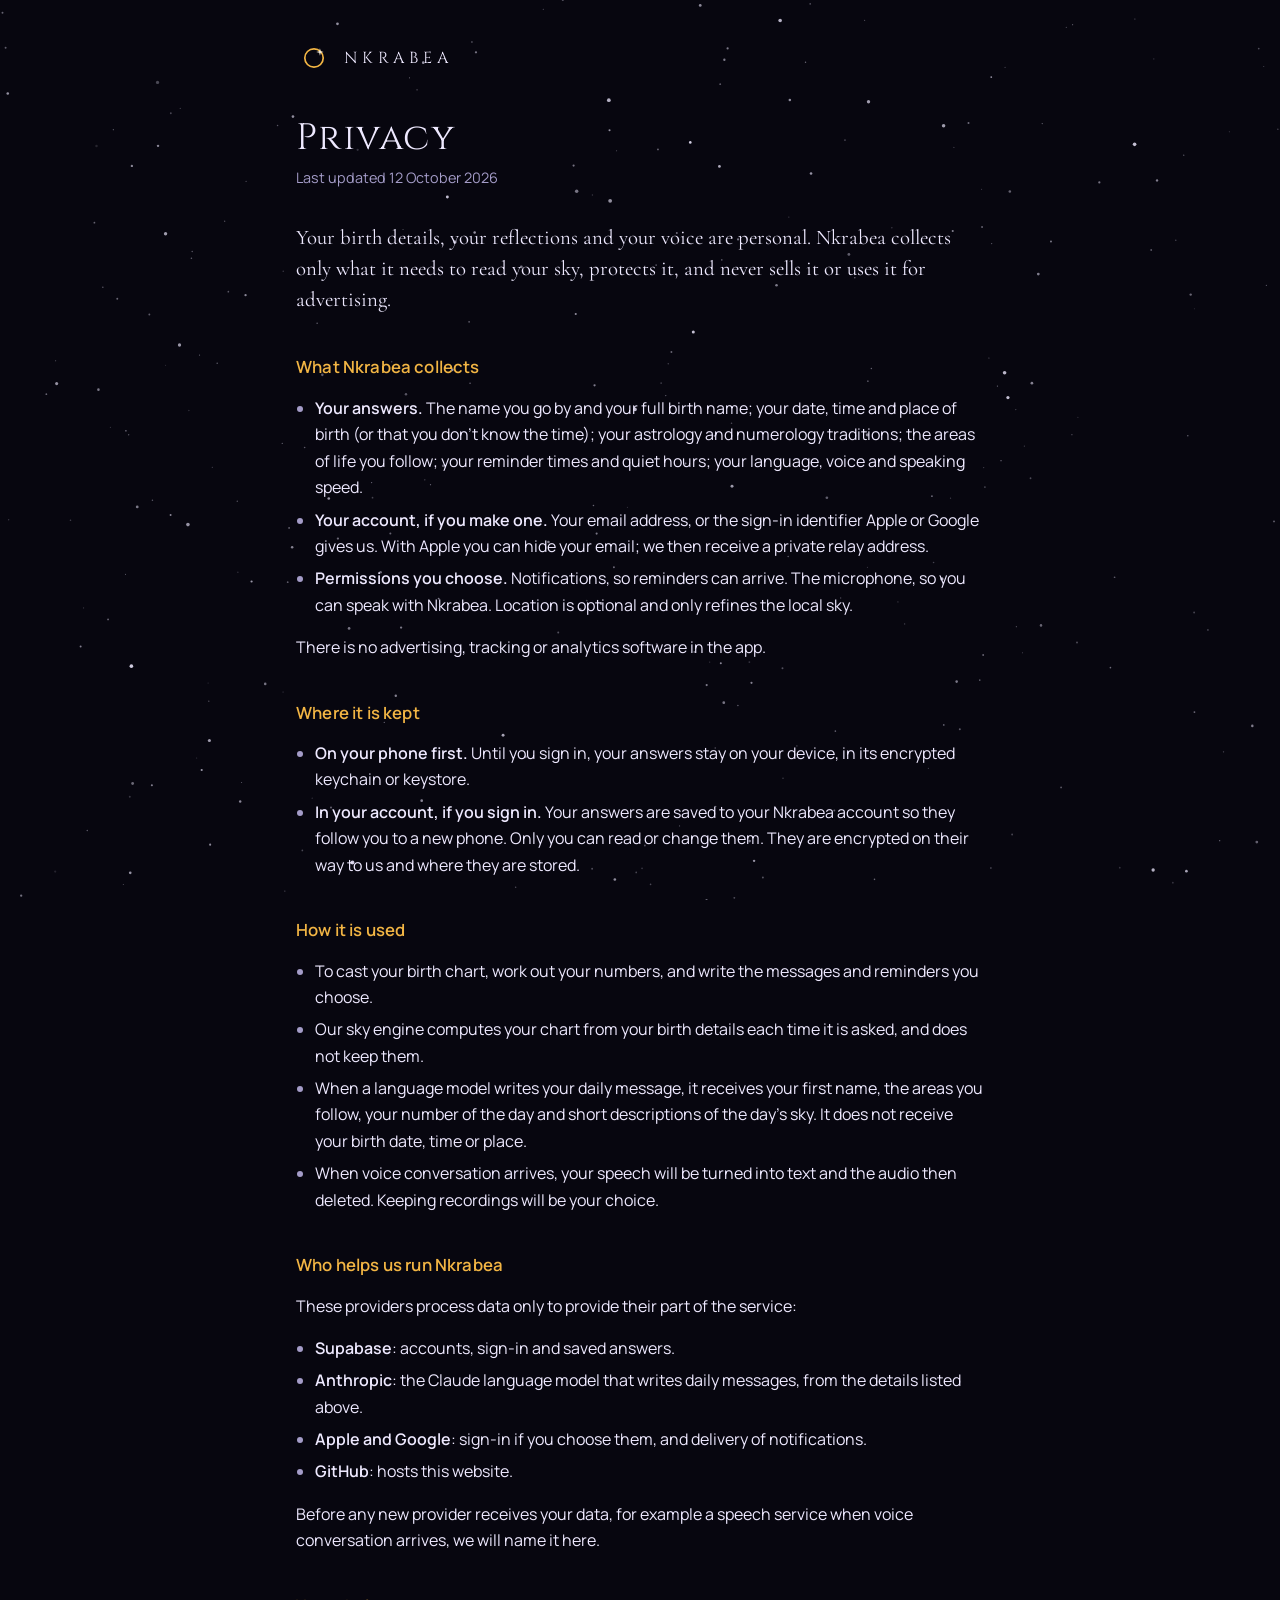
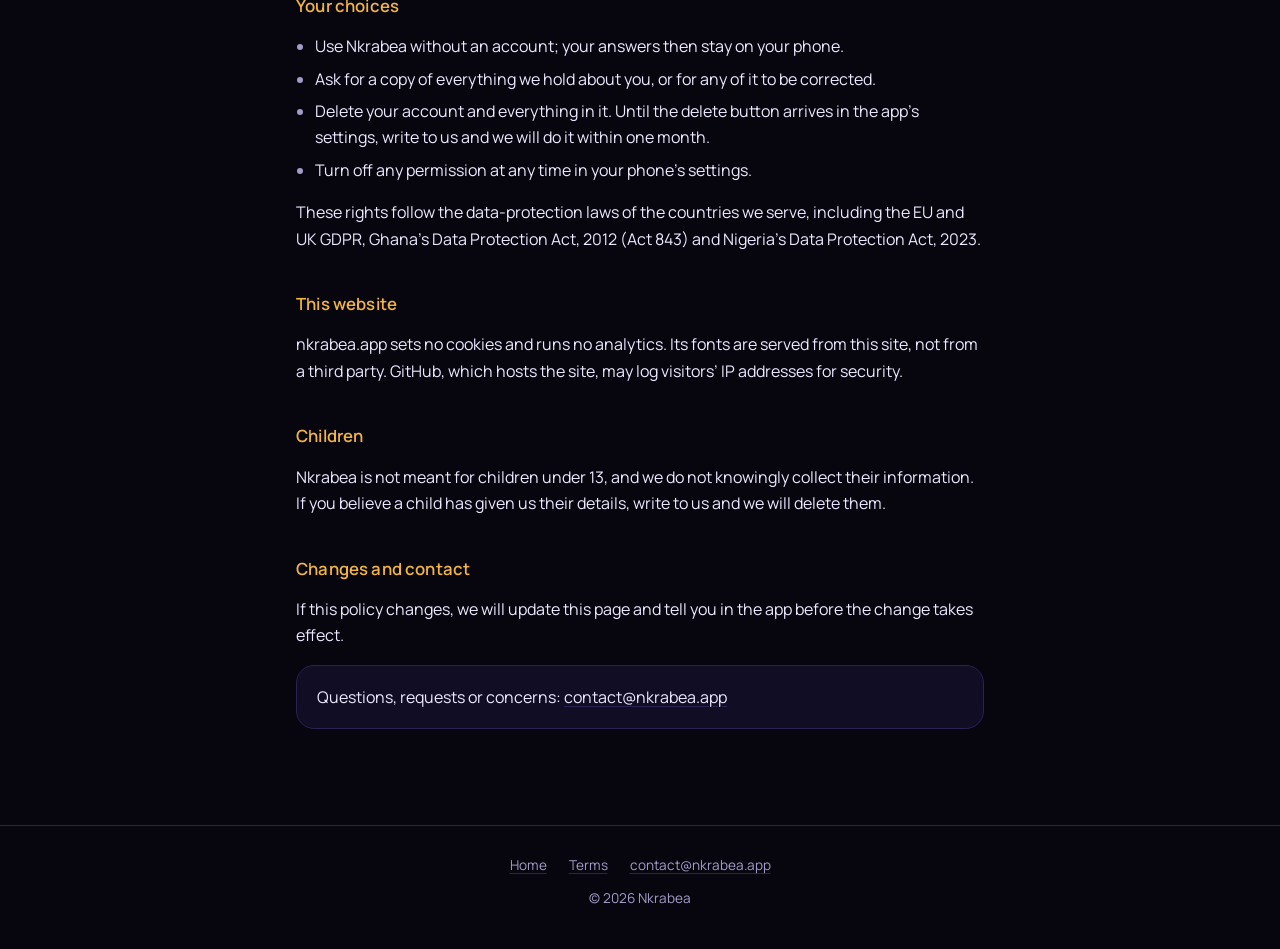
==== privacy/index.html @ 8624b6ef "Site: contact address is contact@nkrabea.app Co-Authored-By: Claude Opus 5.5 <noreply@anthropic.com>" ====
<!doctype html>
<html lang="en">
<head>
  <meta charset="utf-8">
  <meta name="viewport" content="width=device-width, initial-scale=1, viewport-fit=cover">
  <title>Privacy · Nkrabea</title>
  <meta name="description" content="What Nkrabea collects, why, who helps us run it, and the choices you have.">
  <meta name="theme-color" content="#07060F">
  <link rel="canonical" href="https://nkrabea.app/privacy/">
  <link rel="icon" href="/favicon.svg" type="image/svg+xml">
  <link rel="apple-touch-icon" href="/apple-touch-icon.png">
  <link rel="stylesheet" href="/styles.css">
</head>
<body>
  <div class="sky" aria-hidden="true"></div>

  <div class="page">
    <main class="doc">
      <a class="doc-head" href="/" aria-label="Nkrabea home">
        <svg viewBox="0 0 512 512" aria-hidden="true"><circle cx="256" cy="256" r="131" fill="none" stroke="#F2B544" stroke-width="24"/><path fill="#FBF1DC" d="M340.5 119.0 L351.0 161.0 L393.0 171.5 L351.0 182.0 L340.5 224.0 L330.0 182.0 L288.0 171.5 L330.0 161.0 Z"/></svg>
        <span>NKRABEA</span>
      </a>

      <h1>Privacy</h1>
      <p class="updated">Last updated 12 October 2026</p>

      <p class="lede">Your birth details, your reflections and your voice are personal. Nkrabea collects only what it needs to read your sky, protects it, and never sells it or uses it for advertising.</p>

      <h2>What Nkrabea collects</h2>
      <ul>
        <li><strong>Your answers.</strong> The name you go by and your full birth name; your date, time and place of birth (or that you don’t know the time); your astrology and numerology traditions; the areas of life you follow; your reminder times and quiet hours; your language, voice and speaking speed.</li>
        <li><strong>Your account, if you make one.</strong> Your email address, or the sign-in identifier Apple or Google gives us. With Apple you can hide your email; we then receive a private relay address.</li>
        <li><strong>Permissions you choose.</strong> Notifications, so reminders can arrive. The microphone, so you can speak with Nkrabea. Location is optional and only refines the local sky.</li>
      </ul>
      <p>There is no advertising, tracking or analytics software in the app.</p>

      <h2>Where it is kept</h2>
      <ul>
        <li><strong>On your phone first.</strong> Until you sign in, your answers stay on your device, in its encrypted keychain or keystore.</li>
        <li><strong>In your account, if you sign in.</strong> Your answers are saved to your Nkrabea account so they follow you to a new phone. Only you can read or change them. They are encrypted on their way to us and where they are stored.</li>
      </ul>

      <h2>How it is used</h2>
      <ul>
        <li>To cast your birth chart, work out your numbers, and write the messages and reminders you choose.</li>
        <li>Our sky engine computes your chart from your birth details each time it is asked, and does not keep them.</li>
        <li>When a language model writes your daily message, it receives your first name, the areas you follow, your number of the day and short descriptions of the day’s sky. It does not receive your birth date, time or place.</li>
        <li>When voice conversation arrives, your speech will be turned into text and the audio then deleted. Keeping recordings will be your choice.</li>
      </ul>

      <h2>Who helps us run Nkrabea</h2>
      <p>These providers process data only to provide their part of the service:</p>
      <ul>
        <li><strong>Supabase</strong>: accounts, sign-in and saved answers.</li>
        <li><strong>Anthropic</strong>: the Claude language model that writes daily messages, from the details listed above.</li>
        <li><strong>Apple and Google</strong>: sign-in if you choose them, and delivery of notifications.</li>
        <li><strong>GitHub</strong>: hosts this website.</li>
      </ul>
      <p>Before any new provider receives your data, for example a speech service when voice conversation arrives, we will name it here.</p>

      <h2>Your choices</h2>
      <ul>
        <li>Use Nkrabea without an account; your answers then stay on your phone.</li>
        <li>Ask for a copy of everything we hold about you, or for any of it to be corrected.</li>
        <li>Delete your account and everything in it. Until the delete button arrives in the app’s settings, write to us and we will do it within one month.</li>
        <li>Turn off any permission at any time in your phone’s settings.</li>
      </ul>
      <p>These rights follow the data-protection laws of the countries we serve, including the EU and UK GDPR, Ghana’s Data Protection Act, 2012 (Act 843) and Nigeria’s Data Protection Act, 2023.</p>

      <h2>This website</h2>
      <p>nkrabea.app sets no cookies and runs no analytics. Its fonts are served from this site, not from a third party. GitHub, which hosts the site, may log visitors’ IP addresses for security.</p>

      <h2>Children</h2>
      <p>Nkrabea is not meant for children under 13, and we do not knowingly collect their information. If you believe a child has given us their details, write to us and we will delete them.</p>

      <h2>Changes and contact</h2>
      <p>If this policy changes, we will update this page and tell you in the app before the change takes effect.</p>
      <p class="card">Questions, requests or concerns: <a href="mailto:contact@nkrabea.app">contact@nkrabea.app</a></p>
    </main>

    <footer>
      <nav aria-label="Legal">
        <a href="/">Home</a>
        <a href="/terms/">Terms</a>
        <a href="mailto:contact@nkrabea.app">contact@nkrabea.app</a>
      </nav>
      <p>© 2026 Nkrabea</p>
    </footer>
  </div>

  <script src="/sky.js" defer></script>
</body>
</html>
---- styles.css ----
/* Gold in the Void: the tokens in apps/mobile/src/theme/tokens.ts. */

@font-face { font-family: 'Cinzel'; src: url('/fonts/cinzel-400.woff') format('woff'); font-weight: 400; font-display: swap; }
@font-face { font-family: 'Cinzel'; src: url('/fonts/cinzel-600.woff') format('woff'); font-weight: 600; font-display: swap; }
@font-face { font-family: 'Cormorant Garamond'; src: url('/fonts/cormorant-400.woff') format('woff'); font-weight: 400; font-display: swap; }
@font-face { font-family: 'Cormorant Garamond'; src: url('/fonts/cormorant-400-italic.woff') format('woff'); font-weight: 400; font-style: italic; font-display: swap; }
@font-face { font-family: 'Cormorant Garamond'; src: url('/fonts/cormorant-500-italic.woff') format('woff'); font-weight: 500; font-style: italic; font-display: swap; }
@font-face { font-family: 'Manrope'; src: url('/fonts/manrope-400.woff') format('woff'); font-weight: 400; font-display: swap; }
@font-face { font-family: 'Manrope'; src: url('/fonts/manrope-600.woff') format('woff'); font-weight: 600; font-display: swap; }

:root {
  --void: #07060f;
  --nebula: #15112e;
  --veil: #2a2352;
  --starlight: #eee9ff;
  --mist: #a49cc8;
  --gold: #f2b544;
  --gold-glow: rgba(242, 181, 68, 0.35);
  --sunstar: #fbf1dc;
  --violet: #7b5cff;

  --title: 'Cinzel', 'Times New Roman', serif;
  --oracle: 'Cormorant Garamond', Georgia, serif;
  --ui: 'Manrope', system-ui, -apple-system, 'Segoe UI', sans-serif;

  --breath: 5s;
  color-scheme: dark;
}

*, *::before, *::after { box-sizing: border-box; }

html { background: var(--void); }

body {
  margin: 0;
  min-height: 100vh;
  background: var(--void);
  color: var(--starlight);
  font: 400 1rem/1.65 var(--ui);
  -webkit-font-smoothing: antialiased;
  overflow-x: hidden;
}

a { color: var(--starlight); text-decoration-color: var(--veil); text-underline-offset: 3px; }
a:hover { text-decoration-color: var(--mist); }
a:focus-visible { outline: 2px solid var(--violet); outline-offset: 3px; border-radius: 2px; }

/* The sky behind every page, drawn on one canvas by sky.js. */
.sky { position: fixed; inset: 0; z-index: 0; pointer-events: none; overflow: hidden; }
.sky canvas { position: absolute; inset: 0; width: 100%; height: 100%; }

.page { position: relative; z-index: 1; }

/* ——— Landing ——— */

.hero {
  min-height: 100vh;
  min-height: 100svh;
  display: flex;
  flex-direction: column;
  align-items: center;
  justify-content: center;
  text-align: center;
  padding: 72px 16px 56px;
  gap: 18px;
}

.mark {
  width: min(42vw, 196px);
  aspect-ratio: 1;
  position: relative;
  margin-bottom: 12px;
}
.mark-glow { position: absolute; inset: -45%; pointer-events: none; transition: opacity 1.6s ease; }
.mark-glow::before {
  content: '';
  position: absolute;
  inset: 0;
  background: radial-gradient(circle, rgba(242, 181, 68, 0.2) 0%, rgba(242, 181, 68, 0.06) 45%, transparent 70%);
  animation: glow var(--breath) ease-in-out infinite alternate;
}
.mark svg { position: relative; width: 100%; height: 100%; animation: breathe var(--breath) ease-in-out infinite alternate; }
@keyframes breathe { from { transform: scale(1); } to { transform: scale(1.04); } }
@keyframes glow { from { opacity: 0.55; } to { opacity: 1; } }

/*
 * The homepage intro (sky.js): shooting stars link constellations, the last one lands on the
 * mark's guiding star and the mark draws itself; then the words arrive. `intro` is set before
 * first paint; `drawing` once sky.js has the mark; `formed` when it is whole (or after 9 s,
 * so the words never stay hidden).
 */
.intro:not(.drawing):not(.formed) .mark svg { opacity: 0; }
.intro:not(.formed) .mark svg { animation: none; }
.intro:not(.formed) .mark-glow { opacity: 0; }
.intro .hero > :not(.mark) { transition: opacity 1.2s ease, transform 1.2s ease; }
.intro:not(.formed) .hero > :not(.mark) { opacity: 0; transform: translateY(10px); }
.intro .hero > .proverb { transition-delay: 0.25s; }
.intro .hero > .meaning { transition-delay: 0.4s; }
.intro .hero > .tagline { transition-delay: 0.8s; }
.intro .hero > .soon { transition-delay: 1.1s; }

.wordmark {
  margin: 0;
  font: 400 clamp(2.2rem, 9vw, 3.6rem) / 1.1 var(--title);
  letter-spacing: 0.32em;
  padding-left: 0.32em; /* letter-spacing trails the last letter; keep the word centred */
}

.proverb {
  margin: 0;
  font: italic 500 clamp(1.35rem, 5vw, 1.75rem) / 1.3 var(--oracle);
  color: var(--gold);
}
.meaning { margin: -8px 0 0; color: var(--mist); font-size: 0.95rem; }

.tagline {
  margin: 28px 0 0;
  max-width: 32ch;
  text-wrap: balance;
  font: 400 clamp(1.3rem, 4.6vw, 1.6rem) / 1.4 var(--oracle);
}

.soon {
  margin-top: 18px;
  display: inline-flex;
  align-items: center;
  gap: 10px;
  padding: 10px 20px;
  border: 1px solid var(--veil);
  border-radius: 999px;
  background: rgba(21, 17, 46, 0.7);
  color: var(--mist);
  font-size: 0.9rem;
  letter-spacing: 0.02em;
}
.soon .dot { width: 7px; height: 7px; border-radius: 50%; background: var(--gold); box-shadow: 0 0 10px var(--gold-glow); animation: glow var(--breath) ease-in-out infinite alternate; }

.pillars {
  max-width: 980px;
  margin: 0 auto;
  padding: 24px 16px 88px;
  display: grid;
  grid-template-columns: repeat(auto-fit, minmax(240px, 1fr));
  gap: 16px;
}
.pillar {
  padding: 28px 24px;
  border: 1px solid var(--veil);
  border-radius: 24px;
  background: rgba(21, 17, 46, 0.72);
}
.pillar h2 {
  margin: 14px 0 8px;
  font: 400 1.05rem/1.3 var(--title);
  letter-spacing: 0.08em;
}
.pillar p { margin: 0; color: var(--mist); }
.pillar svg { display: block; }

.closing {
  max-width: 640px;
  margin: 0 auto;
  padding: 0 16px 96px;
  text-align: center;
}
.closing p { margin: 0; font: italic 400 clamp(1.25rem, 4.4vw, 1.5rem) / 1.45 var(--oracle); color: var(--starlight); text-wrap: balance; }

footer {
  border-top: 1px solid var(--veil);
  padding: 28px 16px 40px;
  text-align: center;
  color: var(--mist);
  font-size: 0.85rem;
}
footer nav { display: flex; flex-wrap: wrap; justify-content: center; gap: 8px 22px; margin-bottom: 10px; }
footer a { color: var(--mist); }
footer p { margin: 0; }

/* ——— Policy pages ——— */

.doc {
  max-width: 720px;
  margin: 0 auto;
  padding: 40px 16px 80px;
}
.doc-head { display: flex; align-items: center; gap: 12px; margin-bottom: 40px; text-decoration: none; }
.doc-head svg { width: 36px; height: 36px; }
.doc-head span { font: 400 1rem/1 var(--title); letter-spacing: 0.3em; color: var(--starlight); }
.doc h1 { margin: 0 0 6px; font: 400 clamp(1.7rem, 6vw, 2.3rem) / 1.2 var(--title); letter-spacing: 0.04em; }
.doc .updated { margin: 0 0 32px; color: var(--mist); font-size: 0.9rem; }
.doc .lede { font: 400 1.3rem/1.5 var(--oracle); margin: 0 0 32px; }
.doc h2 { margin: 40px 0 10px; font: 600 1.05rem/1.4 var(--ui); color: var(--gold); letter-spacing: 0.01em; }
.doc p, .doc li { color: var(--starlight); }
.doc ul { padding-left: 1.2em; }
.doc li { margin: 6px 0; }
.doc li::marker { color: var(--mist); }
.doc .card {
  padding: 18px 20px;
  border: 1px solid var(--veil);
  border-radius: 18px;
  background: rgba(21, 17, 46, 0.72);
}
.doc strong { font-weight: 600; }

@media (prefers-reduced-motion: reduce) {
  .mark svg, .mark-glow::before, .soon .dot { animation: none; }
}
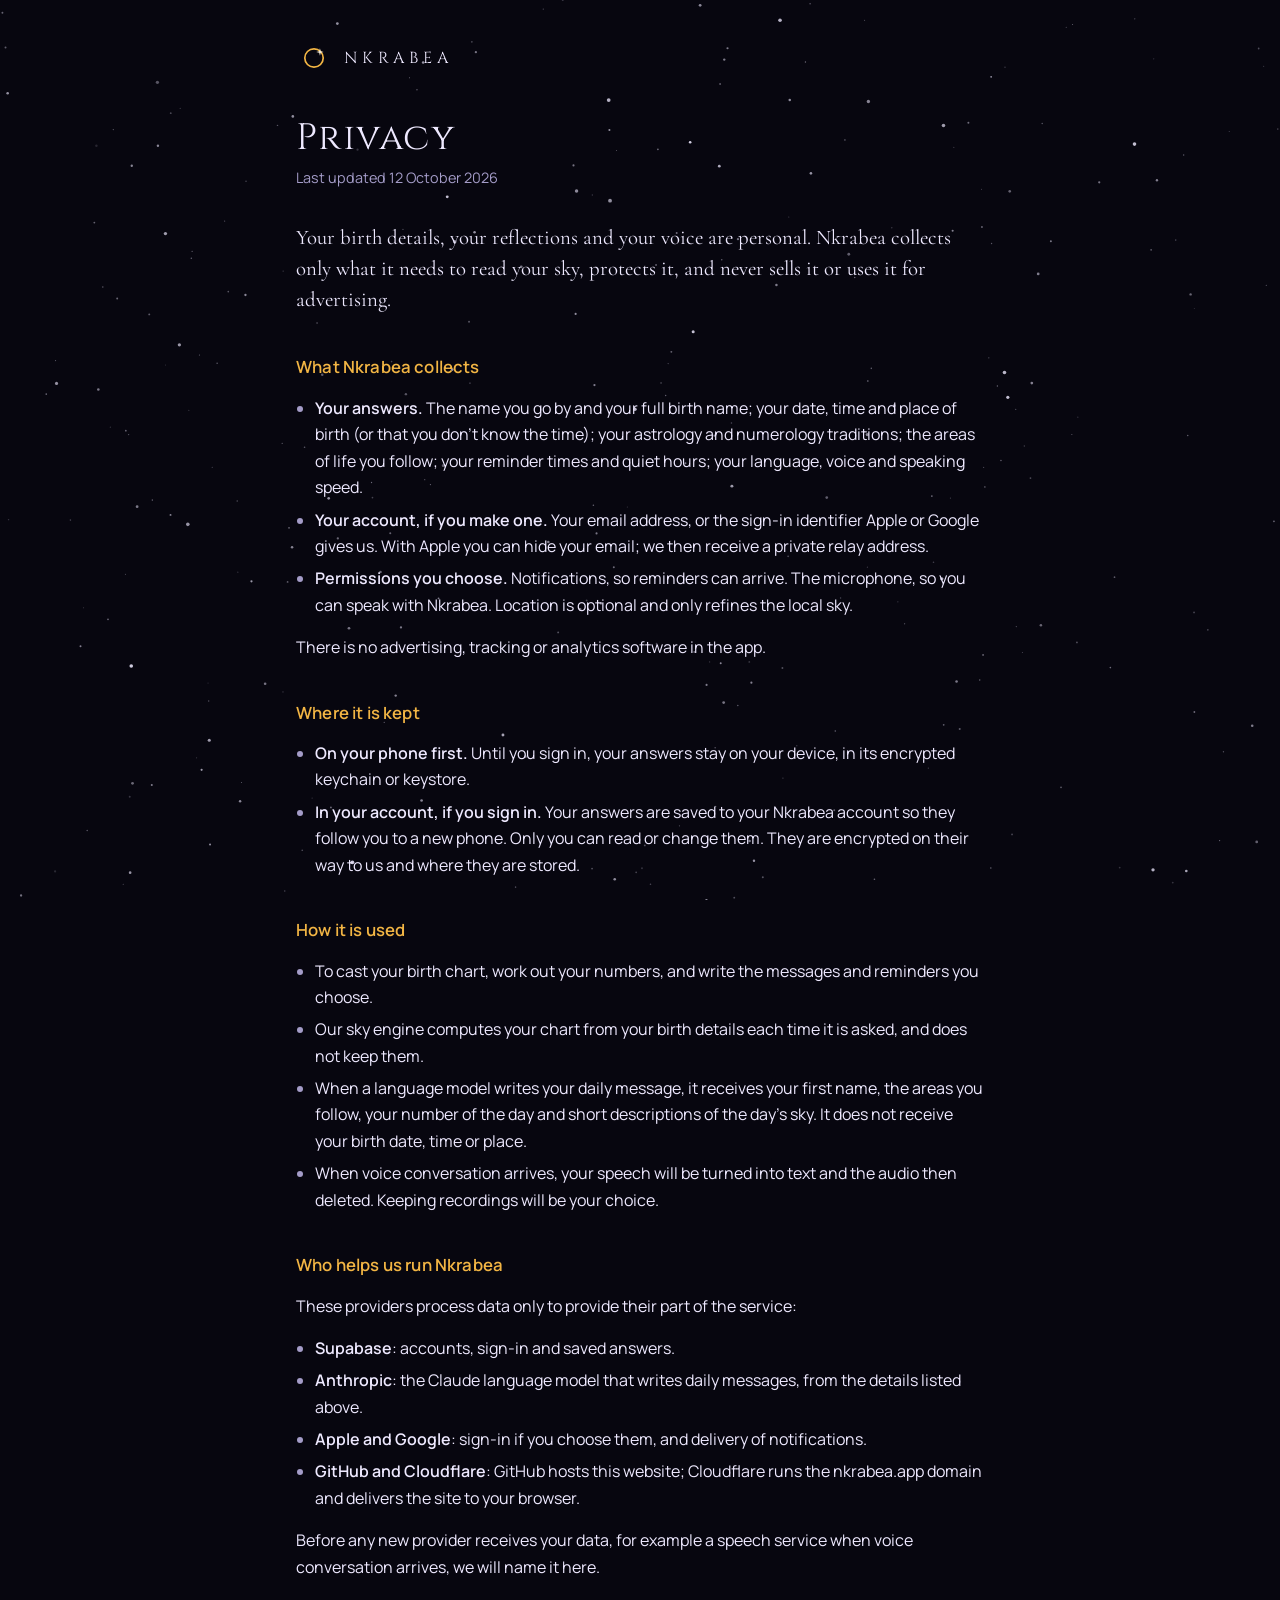
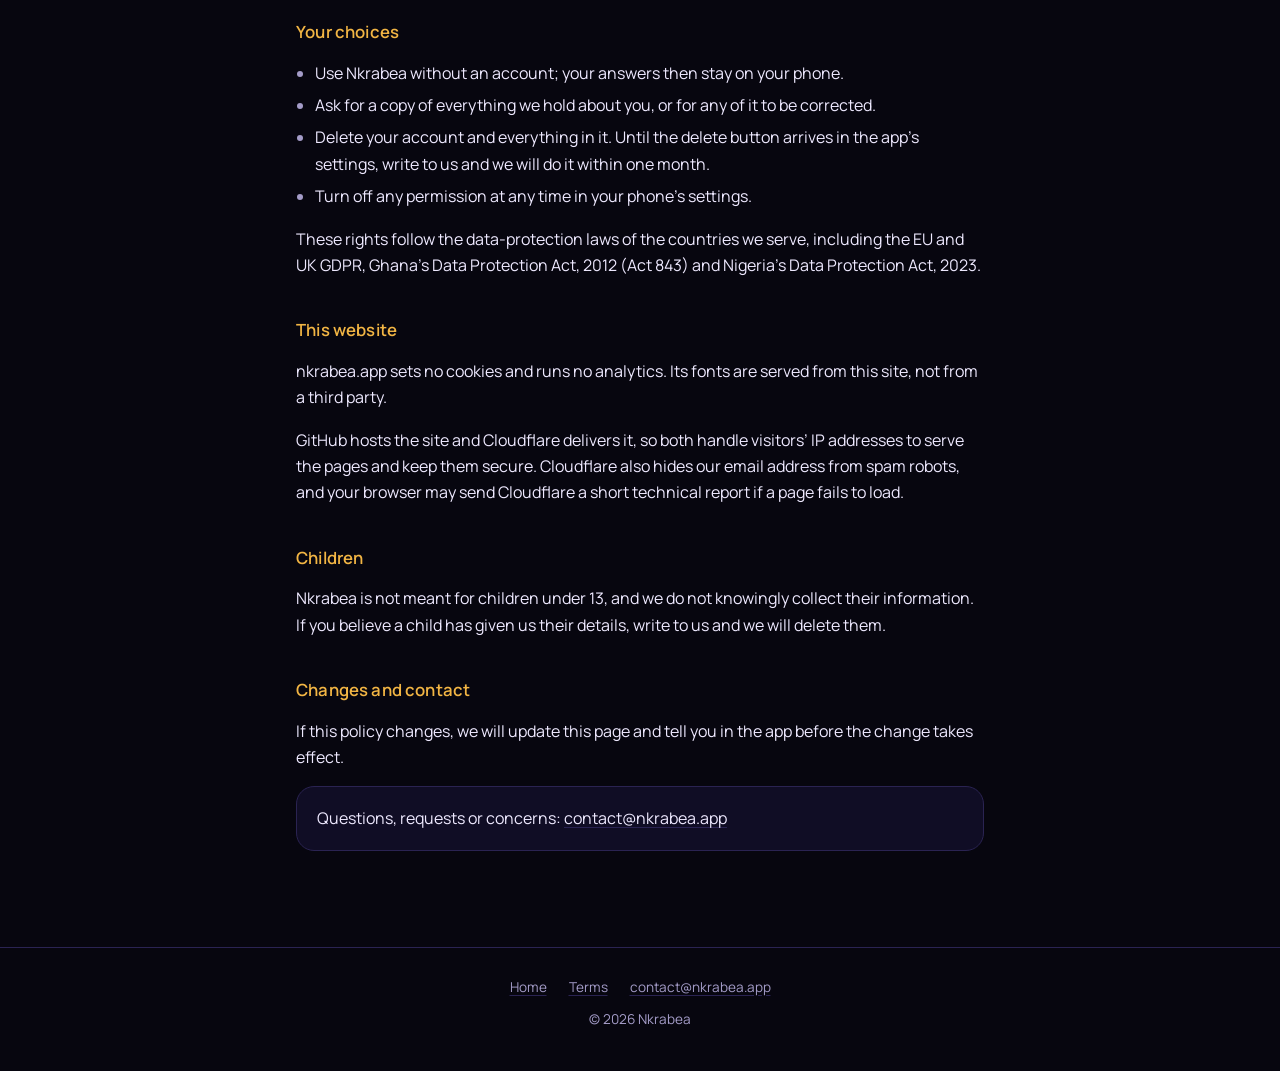
==== commit a2534e18: "Site: privacy page names Cloudflare, which delivers the site Co-Authored-By: Claude Opus 5.5 <norepl" ====
--- a/privacy/index.html
+++ b/privacy/index.html
@@ -54,7 +54,7 @@
         <li><strong>Supabase</strong>: accounts, sign-in and saved answers.</li>
         <li><strong>Anthropic</strong>: the Claude language model that writes daily messages, from the details listed above.</li>
         <li><strong>Apple and Google</strong>: sign-in if you choose them, and delivery of notifications.</li>
-        <li><strong>GitHub</strong>: hosts this website.</li>
+        <li><strong>GitHub and Cloudflare</strong>: GitHub hosts this website; Cloudflare runs the nkrabea.app domain and delivers the site to your browser.</li>
       </ul>
       <p>Before any new provider receives your data, for example a speech service when voice conversation arrives, we will name it here.</p>
 
@@ -68,7 +68,8 @@
       <p>These rights follow the data-protection laws of the countries we serve, including the EU and UK GDPR, Ghana’s Data Protection Act, 2012 (Act 843) and Nigeria’s Data Protection Act, 2023.</p>
 
       <h2>This website</h2>
-      <p>nkrabea.app sets no cookies and runs no analytics. Its fonts are served from this site, not from a third party. GitHub, which hosts the site, may log visitors’ IP addresses for security.</p>
+      <p>nkrabea.app sets no cookies and runs no analytics. Its fonts are served from this site, not from a third party.</p>
+      <p>GitHub hosts the site and Cloudflare delivers it, so both handle visitors’ IP addresses to serve the pages and keep them secure. Cloudflare also hides our email address from spam robots, and your browser may send Cloudflare a short technical report if a page fails to load.</p>
 
       <h2>Children</h2>
       <p>Nkrabea is not meant for children under 13, and we do not knowingly collect their information. If you believe a child has given us their details, write to us and we will delete them.</p>
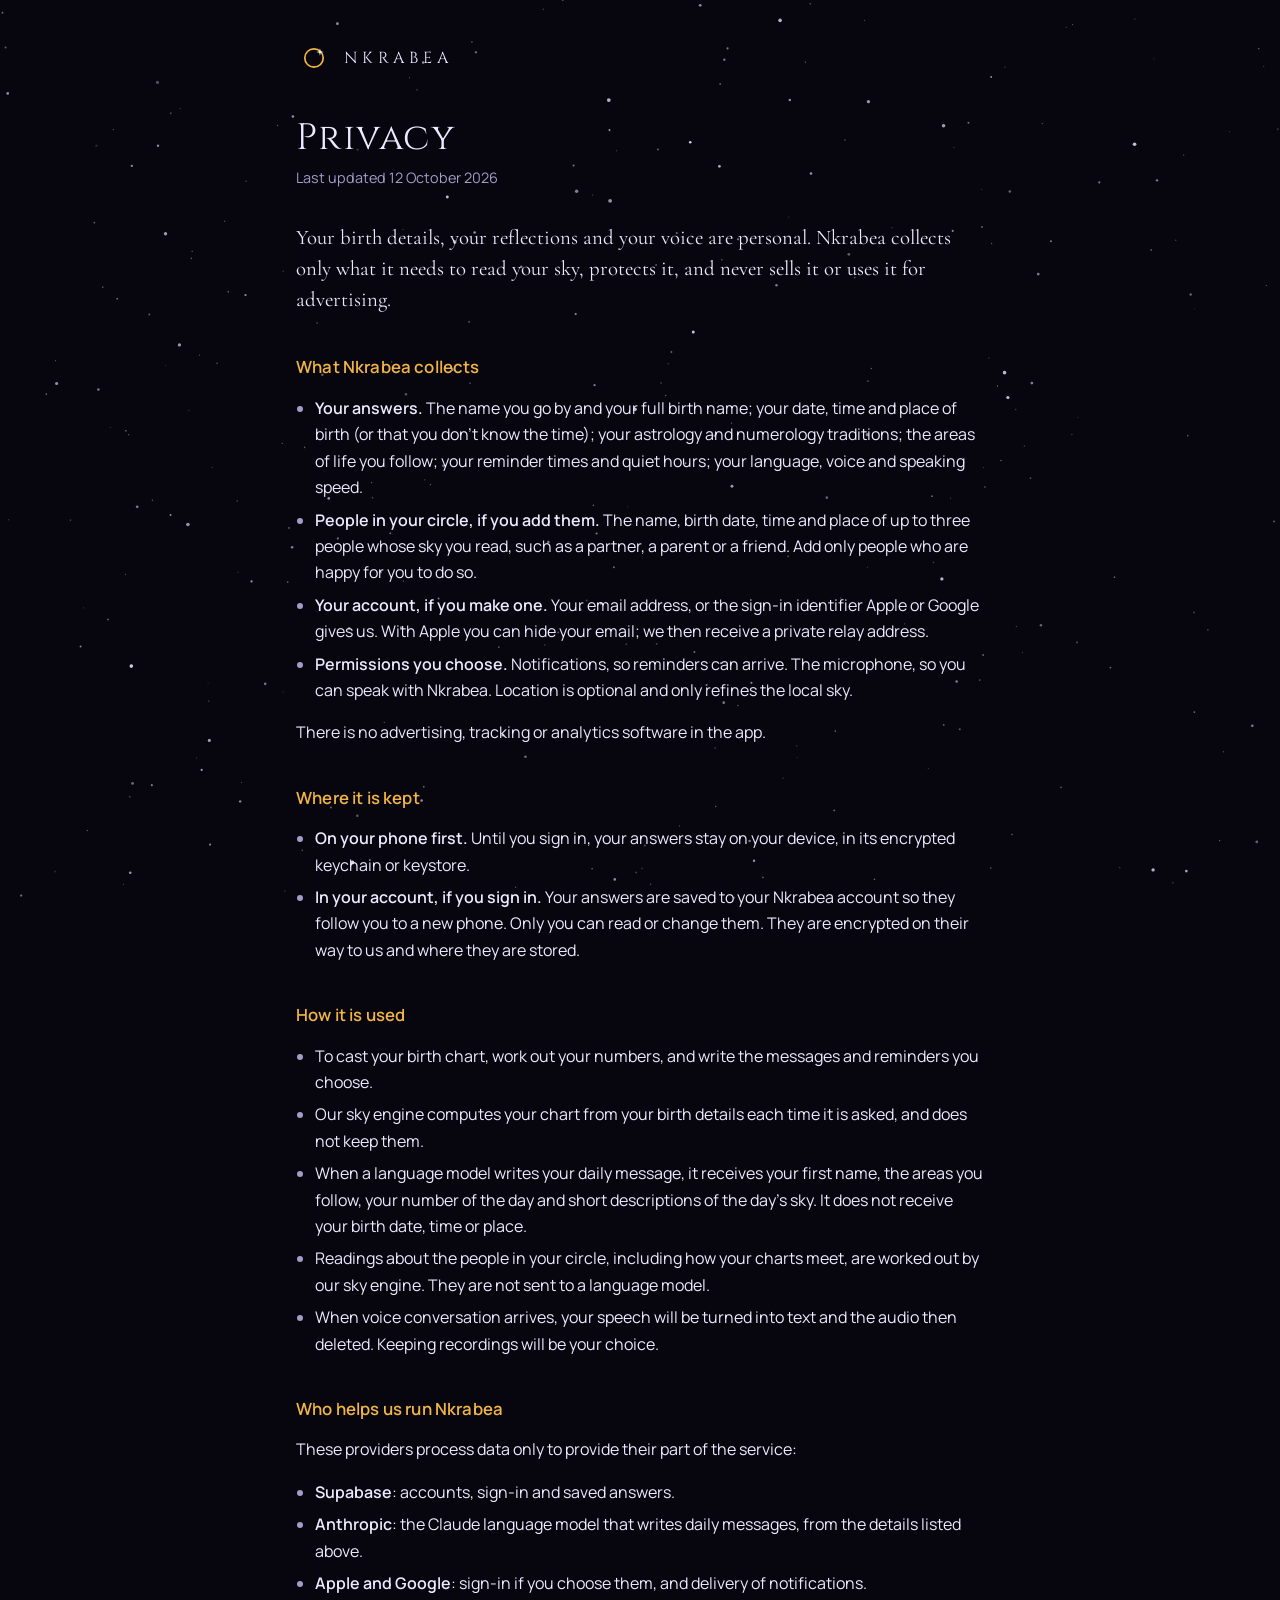
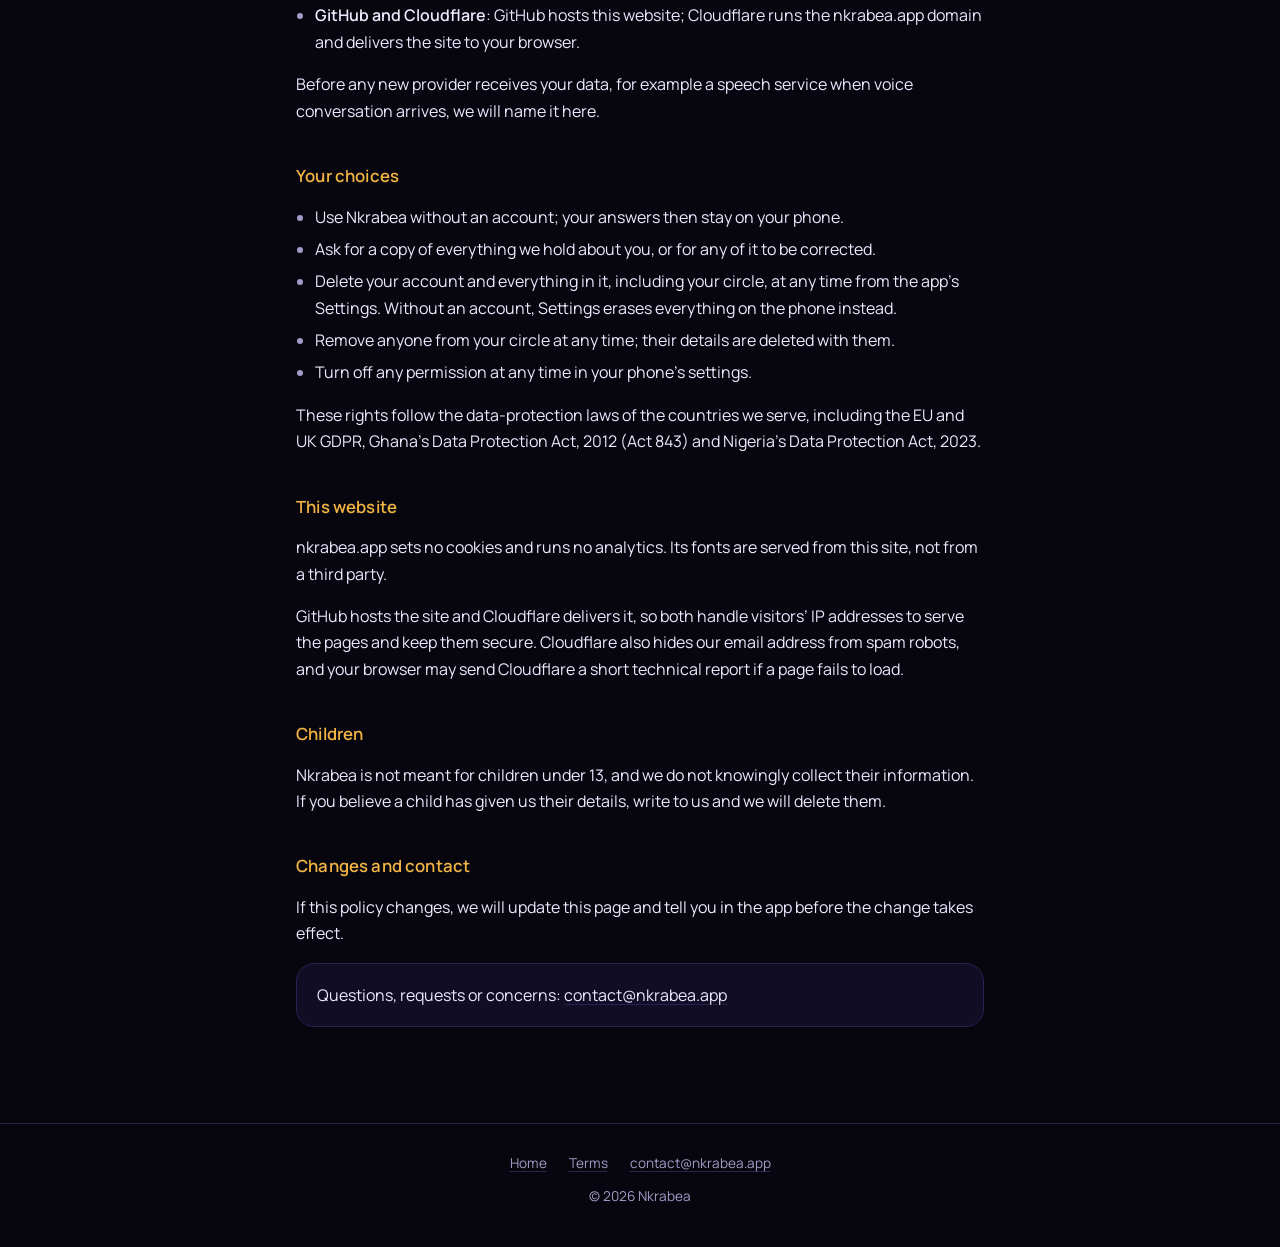
==== commit 46eb4793: "Site: privacy page covers your circle and deleting your account in the app Co-Authored-By: Claude Op" ====
--- a/privacy/index.html
+++ b/privacy/index.html
@@ -29,6 +29,7 @@
       <h2>What Nkrabea collects</h2>
       <ul>
         <li><strong>Your answers.</strong> The name you go by and your full birth name; your date, time and place of birth (or that you don’t know the time); your astrology and numerology traditions; the areas of life you follow; your reminder times and quiet hours; your language, voice and speaking speed.</li>
+        <li><strong>People in your circle, if you add them.</strong> The name, birth date, time and place of up to three people whose sky you read, such as a partner, a parent or a friend. Add only people who are happy for you to do so.</li>
         <li><strong>Your account, if you make one.</strong> Your email address, or the sign-in identifier Apple or Google gives us. With Apple you can hide your email; we then receive a private relay address.</li>
         <li><strong>Permissions you choose.</strong> Notifications, so reminders can arrive. The microphone, so you can speak with Nkrabea. Location is optional and only refines the local sky.</li>
       </ul>
@@ -45,6 +46,7 @@
         <li>To cast your birth chart, work out your numbers, and write the messages and reminders you choose.</li>
         <li>Our sky engine computes your chart from your birth details each time it is asked, and does not keep them.</li>
         <li>When a language model writes your daily message, it receives your first name, the areas you follow, your number of the day and short descriptions of the day’s sky. It does not receive your birth date, time or place.</li>
+        <li>Readings about the people in your circle, including how your charts meet, are worked out by our sky engine. They are not sent to a language model.</li>
         <li>When voice conversation arrives, your speech will be turned into text and the audio then deleted. Keeping recordings will be your choice.</li>
       </ul>
 
@@ -62,7 +64,8 @@
       <ul>
         <li>Use Nkrabea without an account; your answers then stay on your phone.</li>
         <li>Ask for a copy of everything we hold about you, or for any of it to be corrected.</li>
-        <li>Delete your account and everything in it. Until the delete button arrives in the app’s settings, write to us and we will do it within one month.</li>
+        <li>Delete your account and everything in it, including your circle, at any time from the app’s Settings. Without an account, Settings erases everything on the phone instead.</li>
+        <li>Remove anyone from your circle at any time; their details are deleted with them.</li>
         <li>Turn off any permission at any time in your phone’s settings.</li>
       </ul>
       <p>These rights follow the data-protection laws of the countries we serve, including the EU and UK GDPR, Ghana’s Data Protection Act, 2012 (Act 843) and Nigeria’s Data Protection Act, 2023.</p>
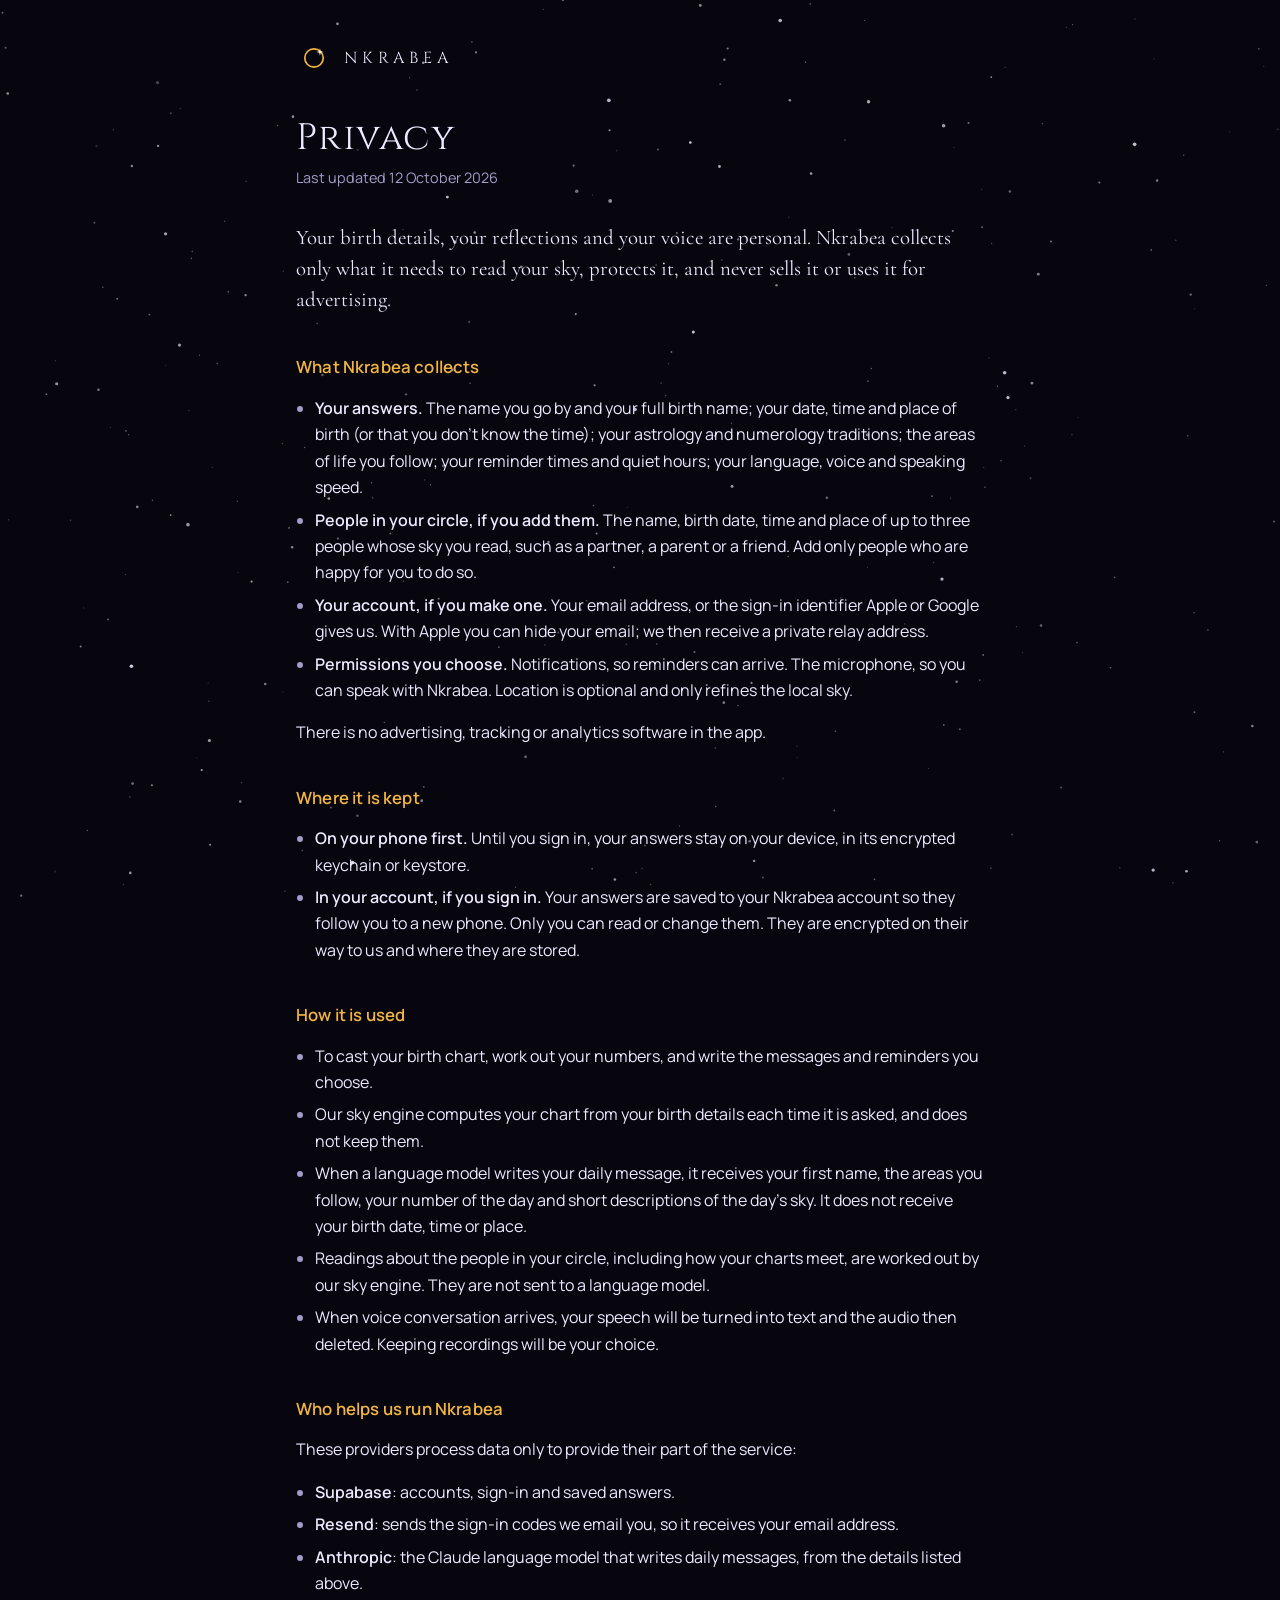
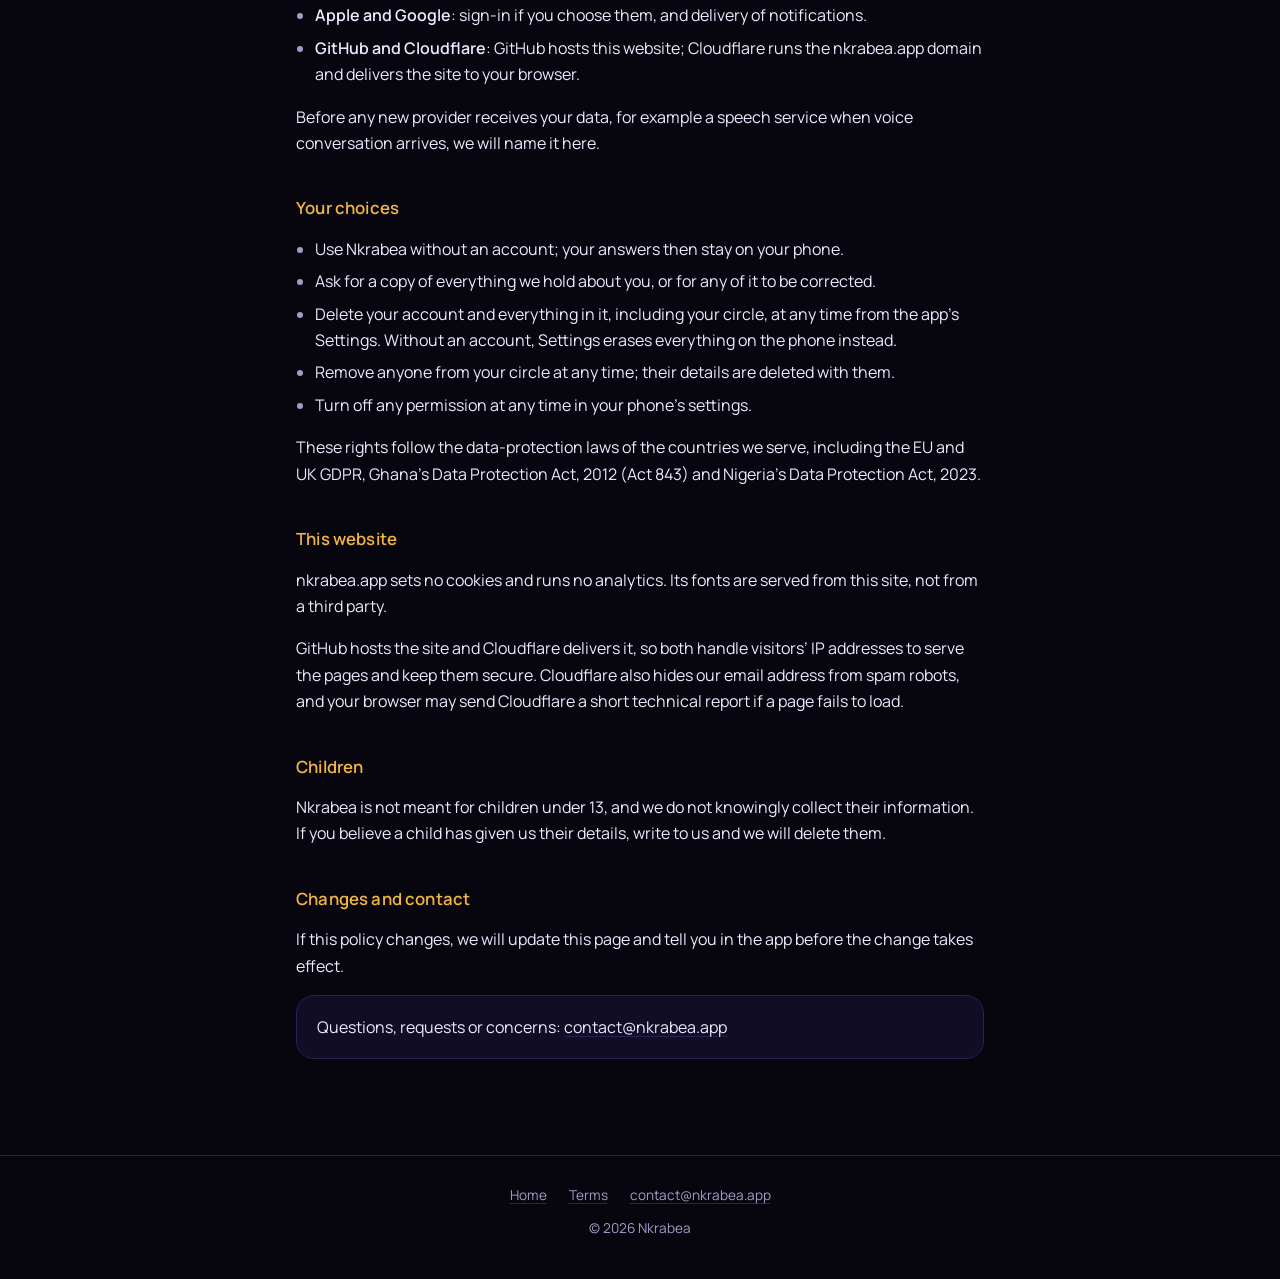
==== commit 08151fd9: "Site: privacy page names Resend, which sends sign-in codes Co-Authored-By: Claude Opus 5.5 <noreply@" ====
--- a/privacy/index.html
+++ b/privacy/index.html
@@ -54,6 +54,7 @@
       <p>These providers process data only to provide their part of the service:</p>
       <ul>
         <li><strong>Supabase</strong>: accounts, sign-in and saved answers.</li>
+        <li><strong>Resend</strong>: sends the sign-in codes we email you, so it receives your email address.</li>
         <li><strong>Anthropic</strong>: the Claude language model that writes daily messages, from the details listed above.</li>
         <li><strong>Apple and Google</strong>: sign-in if you choose them, and delivery of notifications.</li>
         <li><strong>GitHub and Cloudflare</strong>: GitHub hosts this website; Cloudflare runs the nkrabea.app domain and delivers the site to your browser.</li>
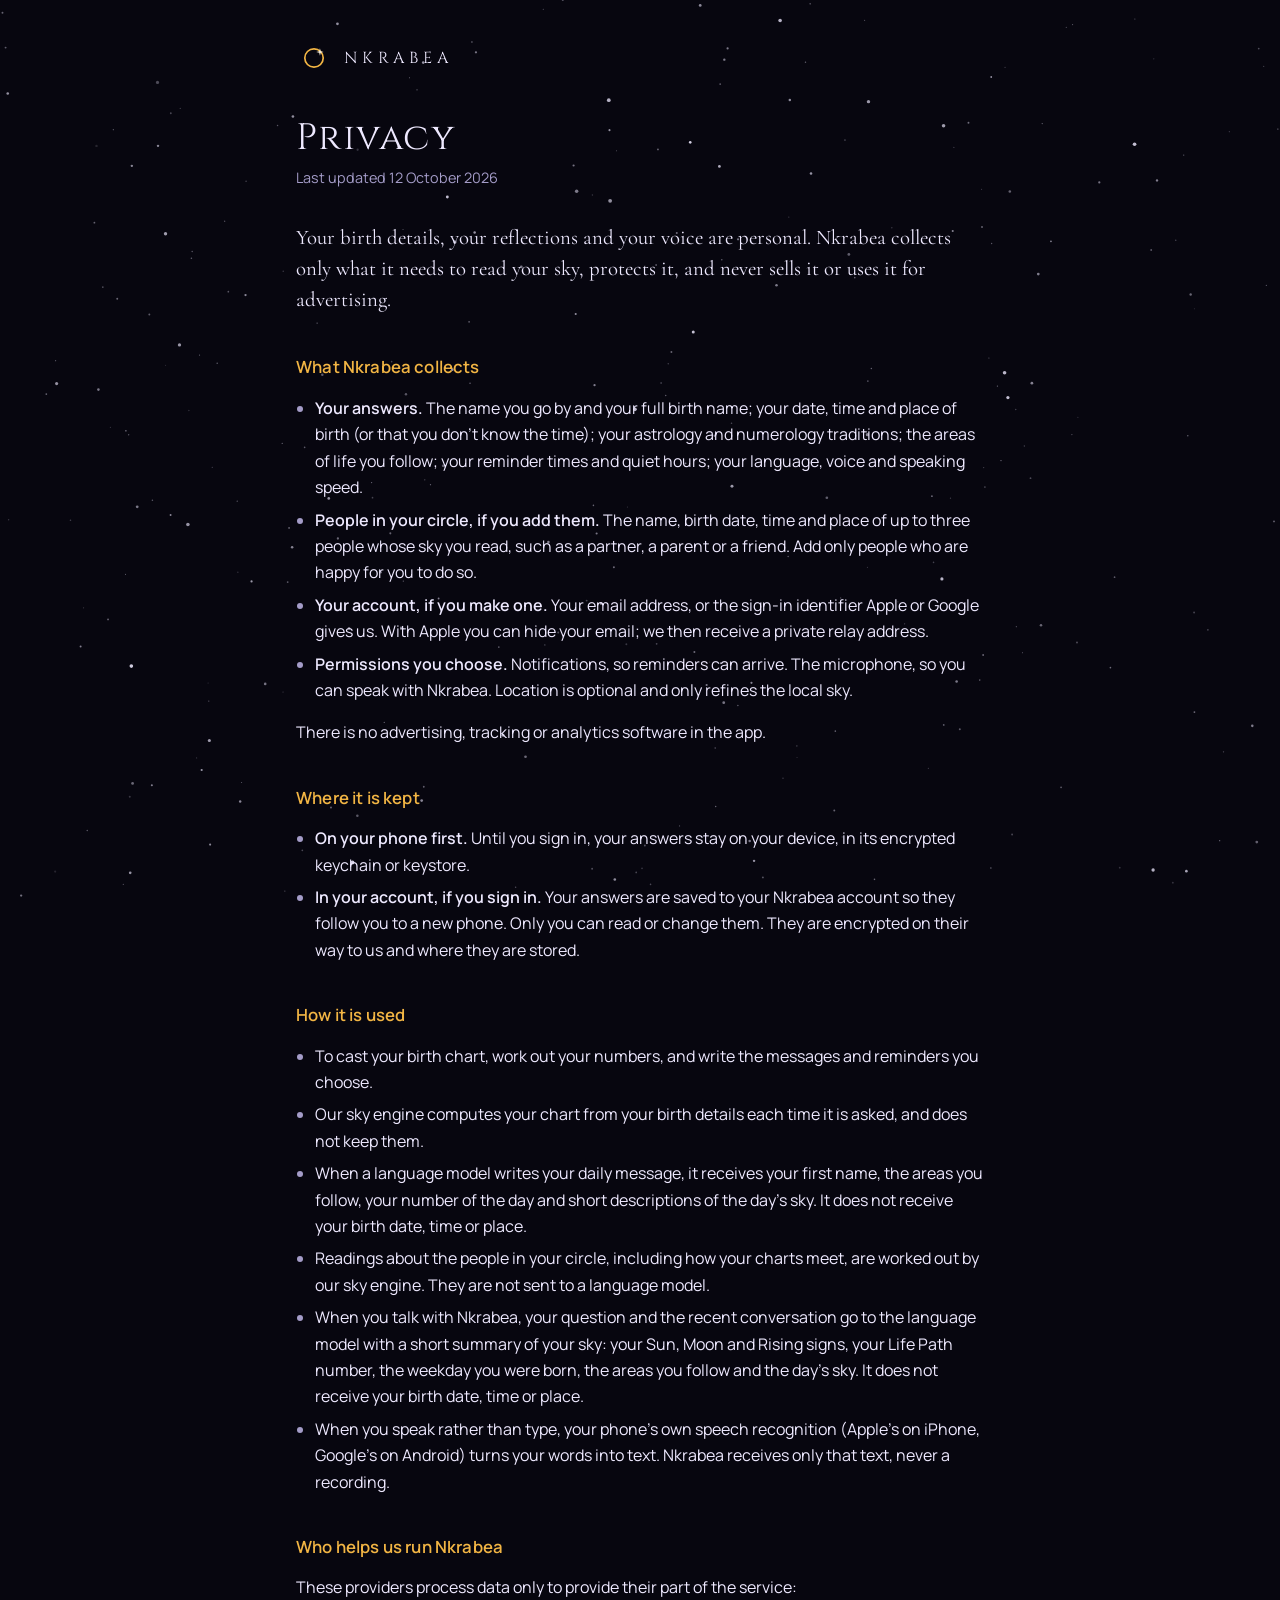
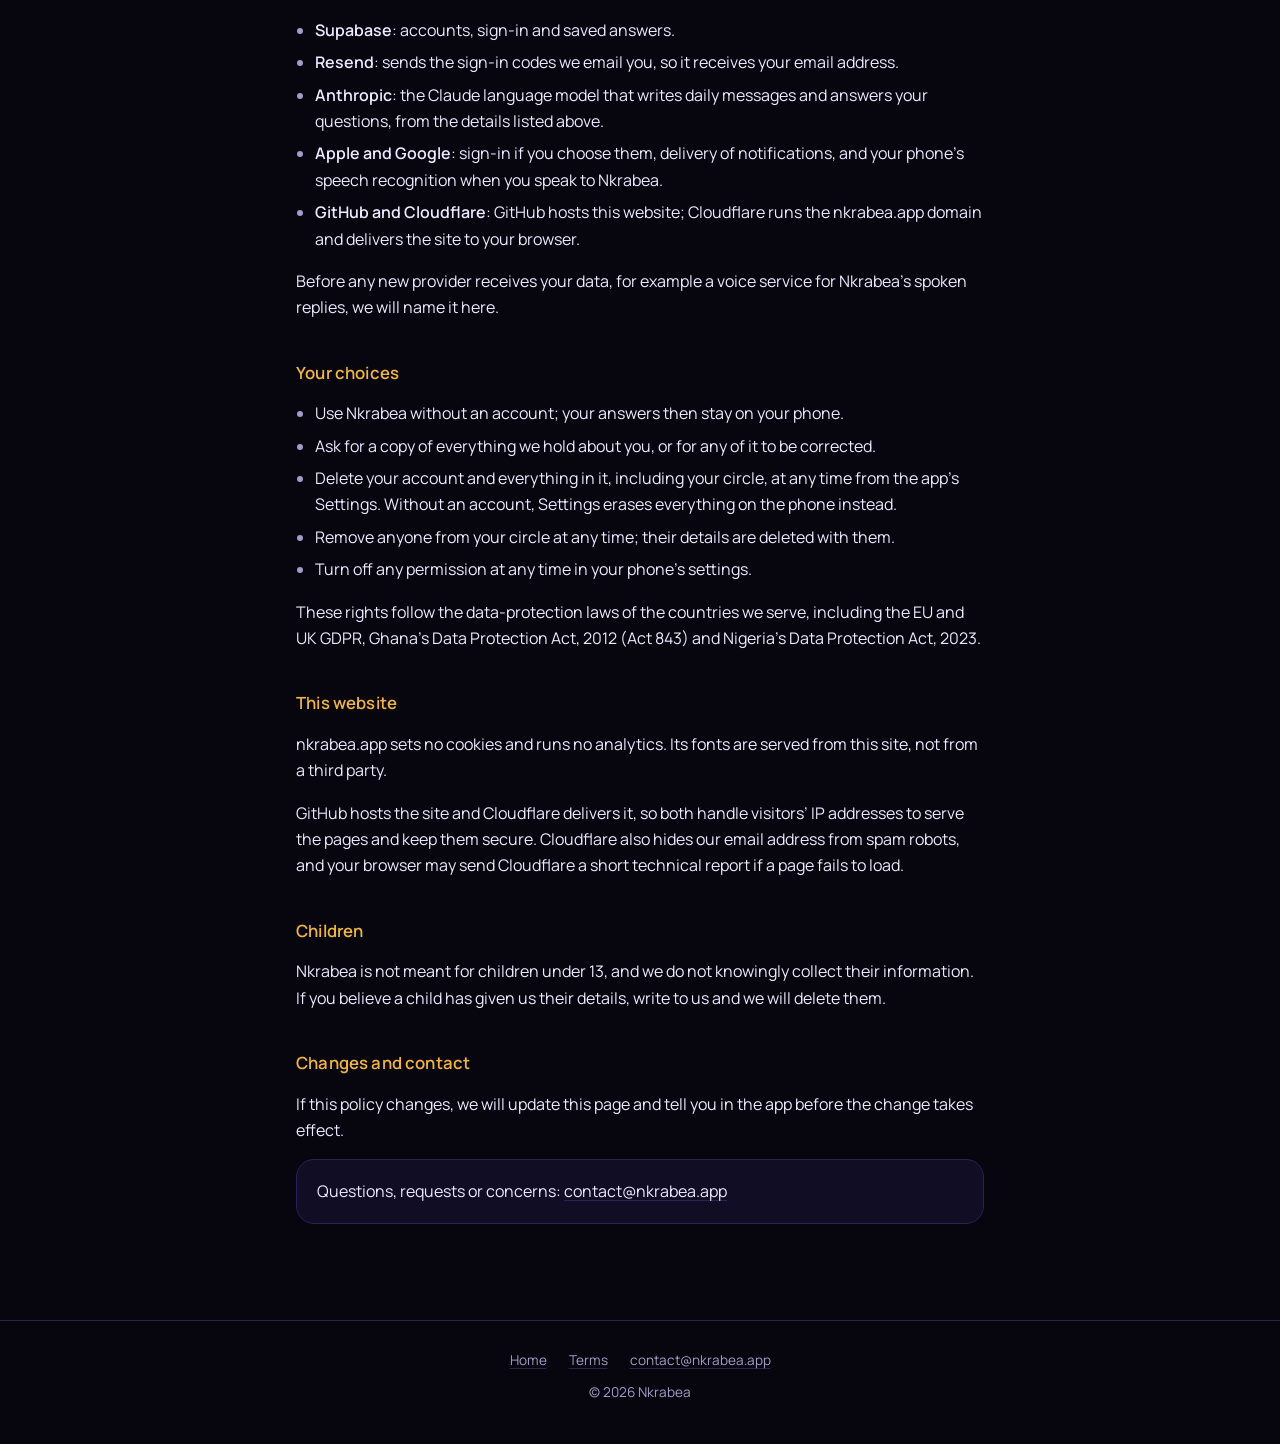
==== commit a0a3edc4: "Site: privacy page covers talking with Nkrabea and speech recognition Co-Authored-By: Claude Opus 5." ====
--- a/privacy/index.html
+++ b/privacy/index.html
@@ -47,7 +47,8 @@
         <li>Our sky engine computes your chart from your birth details each time it is asked, and does not keep them.</li>
         <li>When a language model writes your daily message, it receives your first name, the areas you follow, your number of the day and short descriptions of the day’s sky. It does not receive your birth date, time or place.</li>
         <li>Readings about the people in your circle, including how your charts meet, are worked out by our sky engine. They are not sent to a language model.</li>
-        <li>When voice conversation arrives, your speech will be turned into text and the audio then deleted. Keeping recordings will be your choice.</li>
+        <li>When you talk with Nkrabea, your question and the recent conversation go to the language model with a short summary of your sky: your Sun, Moon and Rising signs, your Life Path number, the weekday you were born, the areas you follow and the day’s sky. It does not receive your birth date, time or place.</li>
+        <li>When you speak rather than type, your phone’s own speech recognition (Apple’s on iPhone, Google’s on Android) turns your words into text. Nkrabea receives only that text, never a recording.</li>
       </ul>
 
       <h2>Who helps us run Nkrabea</h2>
@@ -55,11 +56,11 @@
       <ul>
         <li><strong>Supabase</strong>: accounts, sign-in and saved answers.</li>
         <li><strong>Resend</strong>: sends the sign-in codes we email you, so it receives your email address.</li>
-        <li><strong>Anthropic</strong>: the Claude language model that writes daily messages, from the details listed above.</li>
-        <li><strong>Apple and Google</strong>: sign-in if you choose them, and delivery of notifications.</li>
+        <li><strong>Anthropic</strong>: the Claude language model that writes daily messages and answers your questions, from the details listed above.</li>
+        <li><strong>Apple and Google</strong>: sign-in if you choose them, delivery of notifications, and your phone’s speech recognition when you speak to Nkrabea.</li>
         <li><strong>GitHub and Cloudflare</strong>: GitHub hosts this website; Cloudflare runs the nkrabea.app domain and delivers the site to your browser.</li>
       </ul>
-      <p>Before any new provider receives your data, for example a speech service when voice conversation arrives, we will name it here.</p>
+      <p>Before any new provider receives your data, for example a voice service for Nkrabea’s spoken replies, we will name it here.</p>
 
       <h2>Your choices</h2>
       <ul>
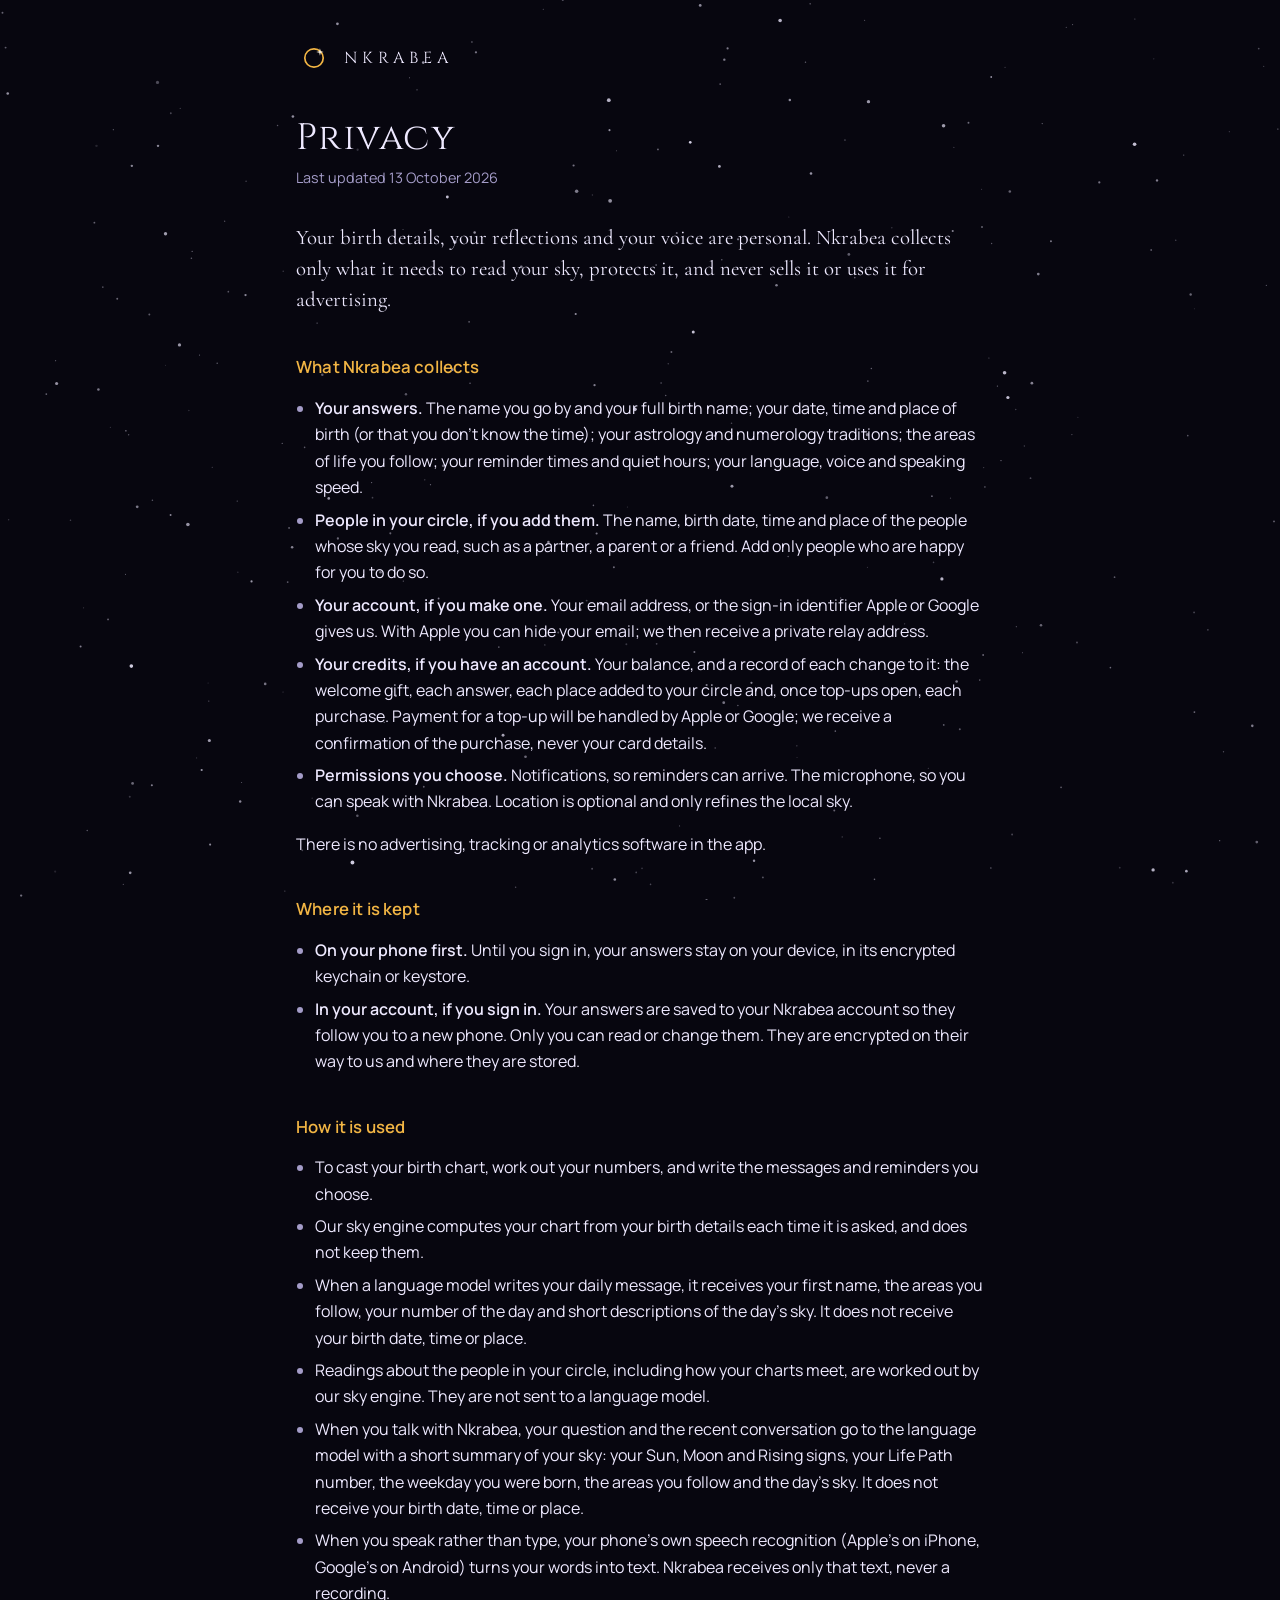
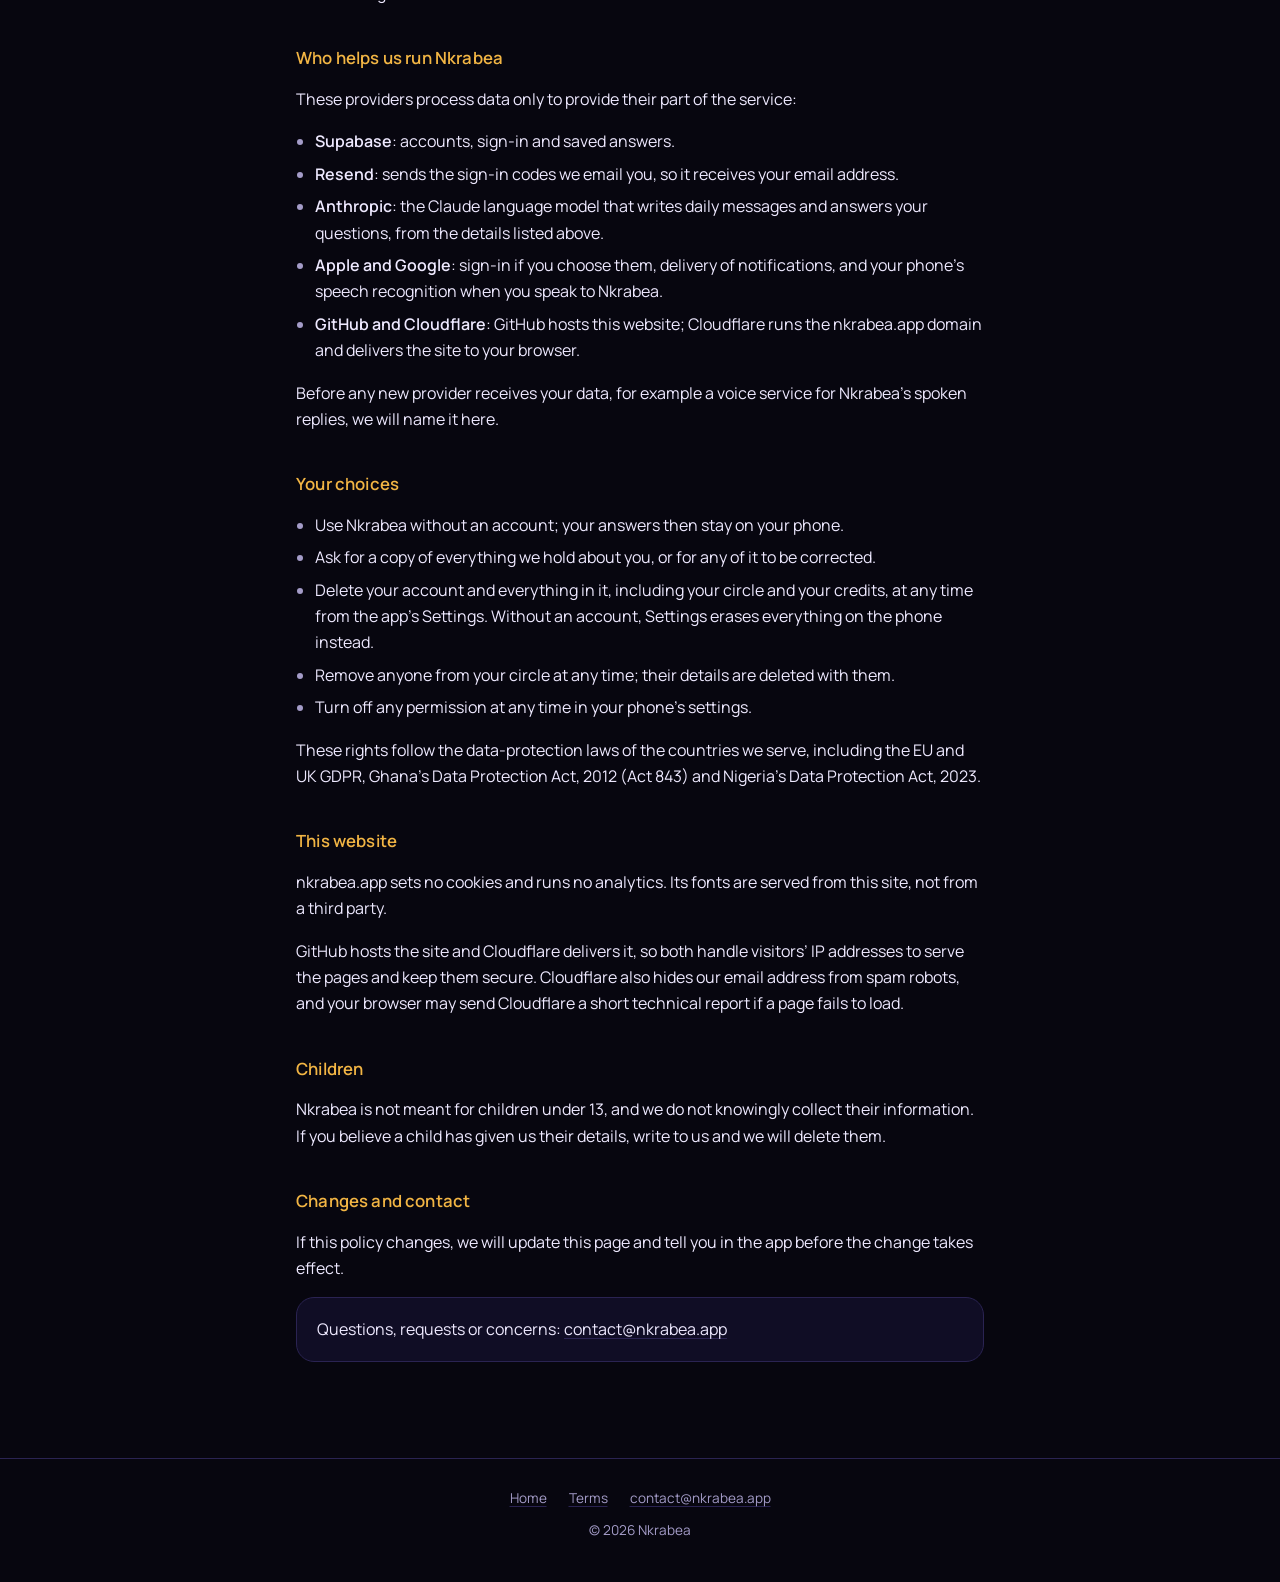
==== commit 2f33b77e: "Site: terms and privacy cover credits Terms replace the Gold section with how credits work; privacy " ====
--- a/privacy/index.html
+++ b/privacy/index.html
@@ -22,15 +22,16 @@
       </a>
 
       <h1>Privacy</h1>
-      <p class="updated">Last updated 12 October 2026</p>
+      <p class="updated">Last updated 13 October 2026</p>
 
       <p class="lede">Your birth details, your reflections and your voice are personal. Nkrabea collects only what it needs to read your sky, protects it, and never sells it or uses it for advertising.</p>
 
       <h2>What Nkrabea collects</h2>
       <ul>
         <li><strong>Your answers.</strong> The name you go by and your full birth name; your date, time and place of birth (or that you don’t know the time); your astrology and numerology traditions; the areas of life you follow; your reminder times and quiet hours; your language, voice and speaking speed.</li>
-        <li><strong>People in your circle, if you add them.</strong> The name, birth date, time and place of up to three people whose sky you read, such as a partner, a parent or a friend. Add only people who are happy for you to do so.</li>
+        <li><strong>People in your circle, if you add them.</strong> The name, birth date, time and place of the people whose sky you read, such as a partner, a parent or a friend. Add only people who are happy for you to do so.</li>
         <li><strong>Your account, if you make one.</strong> Your email address, or the sign-in identifier Apple or Google gives us. With Apple you can hide your email; we then receive a private relay address.</li>
+        <li><strong>Your credits, if you have an account.</strong> Your balance, and a record of each change to it: the welcome gift, each answer, each place added to your circle and, once top-ups open, each purchase. Payment for a top-up will be handled by Apple or Google; we receive a confirmation of the purchase, never your card details.</li>
         <li><strong>Permissions you choose.</strong> Notifications, so reminders can arrive. The microphone, so you can speak with Nkrabea. Location is optional and only refines the local sky.</li>
       </ul>
       <p>There is no advertising, tracking or analytics software in the app.</p>
@@ -66,7 +67,7 @@
       <ul>
         <li>Use Nkrabea without an account; your answers then stay on your phone.</li>
         <li>Ask for a copy of everything we hold about you, or for any of it to be corrected.</li>
-        <li>Delete your account and everything in it, including your circle, at any time from the app’s Settings. Without an account, Settings erases everything on the phone instead.</li>
+        <li>Delete your account and everything in it, including your circle and your credits, at any time from the app’s Settings. Without an account, Settings erases everything on the phone instead.</li>
         <li>Remove anyone from your circle at any time; their details are deleted with them.</li>
         <li>Turn off any permission at any time in your phone’s settings.</li>
       </ul>
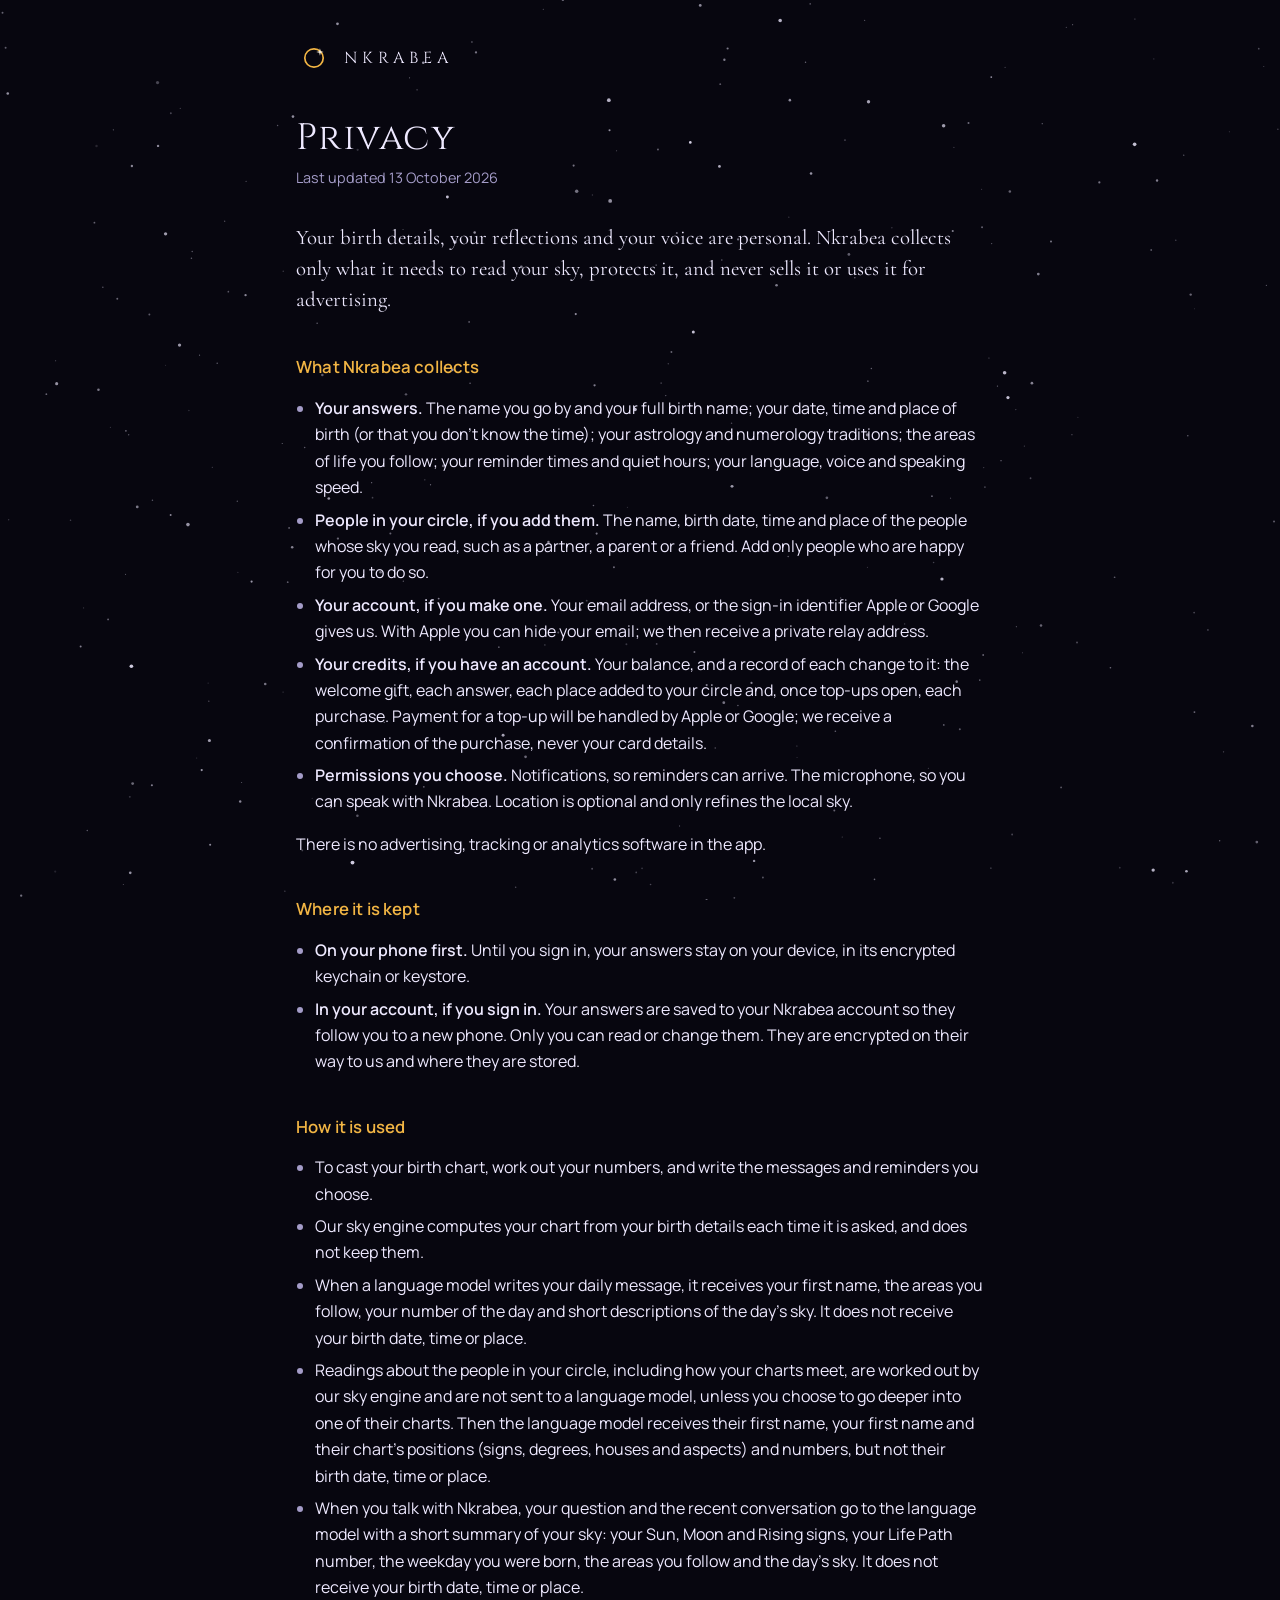
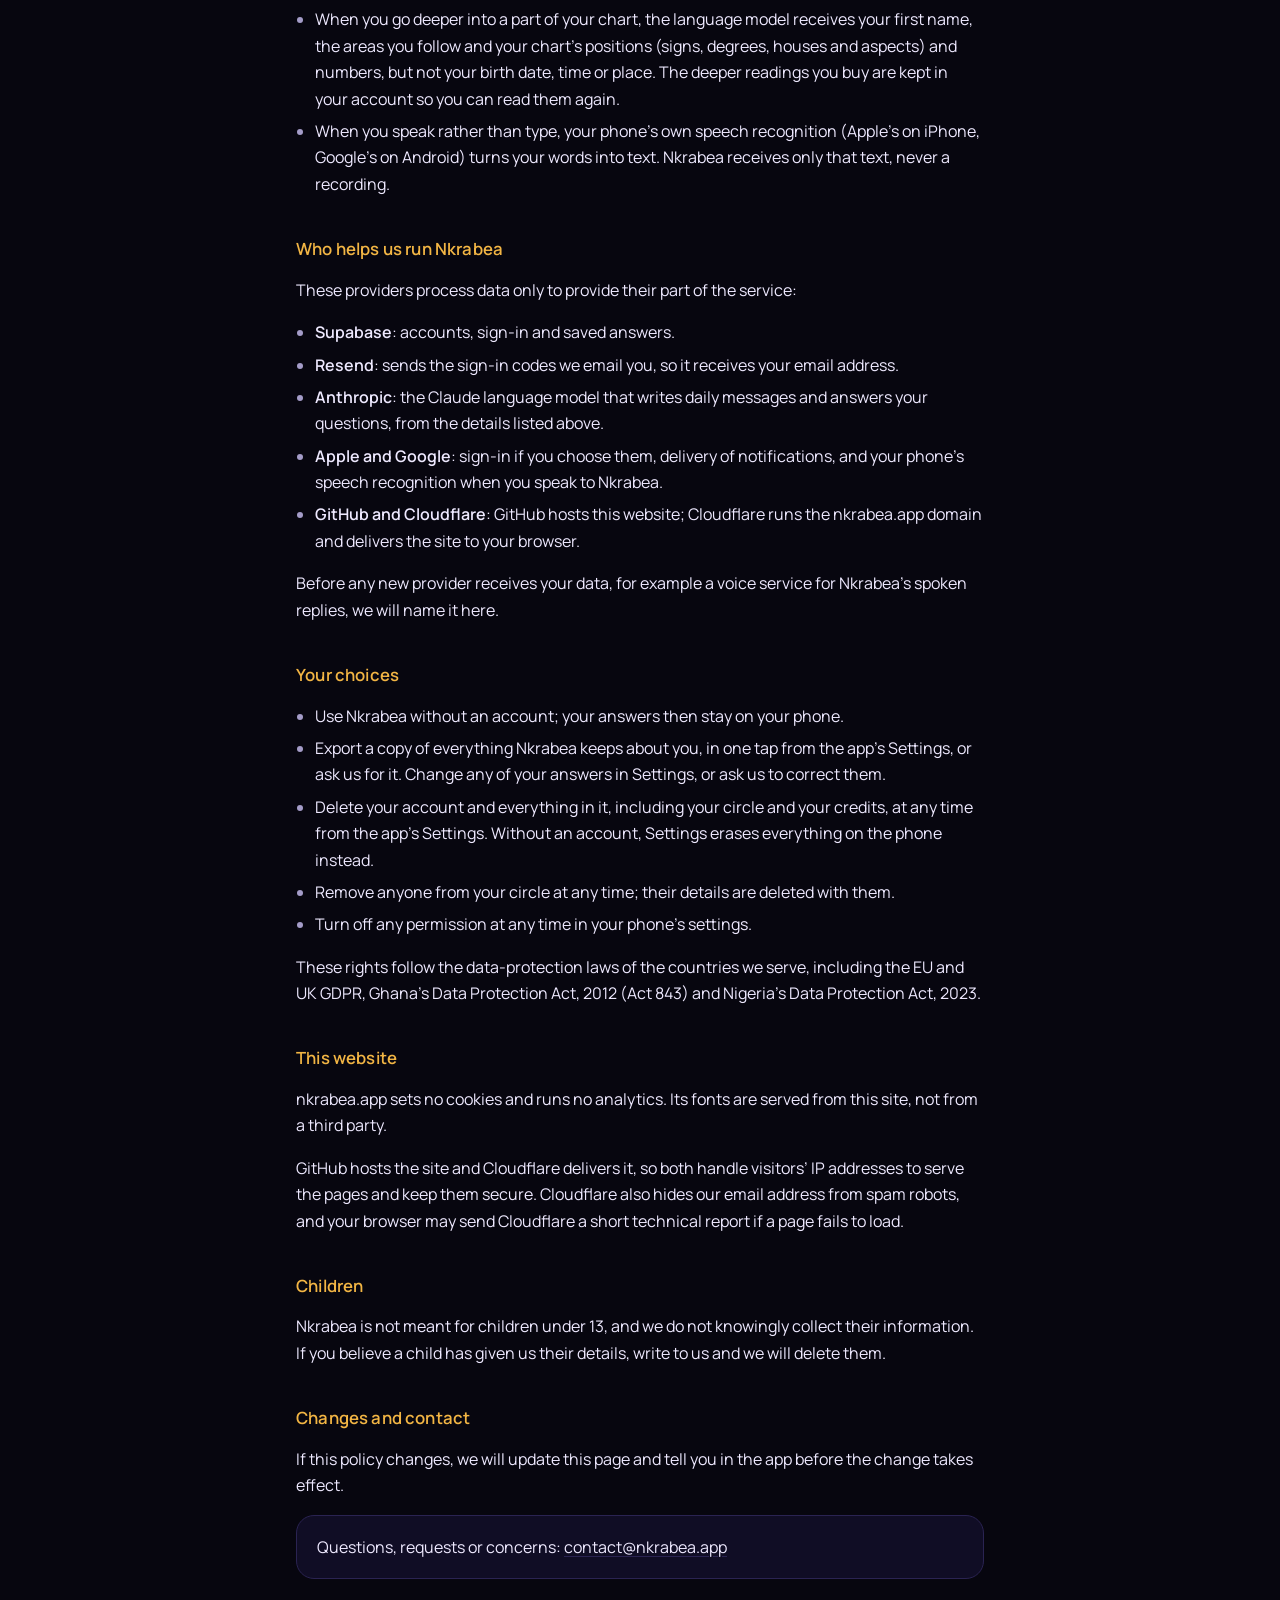
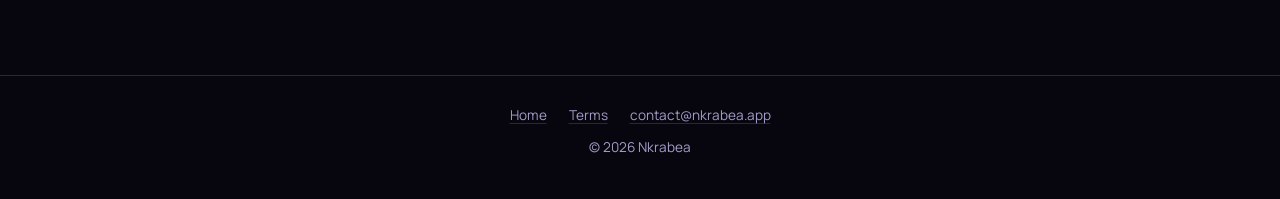
==== commit d9dde8f5: "Site: privacy and terms cover data export and deeper chart readings Privacy: one-tap export from Set" ====
--- a/privacy/index.html
+++ b/privacy/index.html
@@ -47,8 +47,9 @@
         <li>To cast your birth chart, work out your numbers, and write the messages and reminders you choose.</li>
         <li>Our sky engine computes your chart from your birth details each time it is asked, and does not keep them.</li>
         <li>When a language model writes your daily message, it receives your first name, the areas you follow, your number of the day and short descriptions of the day’s sky. It does not receive your birth date, time or place.</li>
-        <li>Readings about the people in your circle, including how your charts meet, are worked out by our sky engine. They are not sent to a language model.</li>
+        <li>Readings about the people in your circle, including how your charts meet, are worked out by our sky engine and are not sent to a language model, unless you choose to go deeper into one of their charts. Then the language model receives their first name, your first name and their chart’s positions (signs, degrees, houses and aspects) and numbers, but not their birth date, time or place.</li>
         <li>When you talk with Nkrabea, your question and the recent conversation go to the language model with a short summary of your sky: your Sun, Moon and Rising signs, your Life Path number, the weekday you were born, the areas you follow and the day’s sky. It does not receive your birth date, time or place.</li>
+        <li>When you go deeper into a part of your chart, the language model receives your first name, the areas you follow and your chart’s positions (signs, degrees, houses and aspects) and numbers, but not your birth date, time or place. The deeper readings you buy are kept in your account so you can read them again.</li>
         <li>When you speak rather than type, your phone’s own speech recognition (Apple’s on iPhone, Google’s on Android) turns your words into text. Nkrabea receives only that text, never a recording.</li>
       </ul>
 
@@ -66,7 +67,7 @@
       <h2>Your choices</h2>
       <ul>
         <li>Use Nkrabea without an account; your answers then stay on your phone.</li>
-        <li>Ask for a copy of everything we hold about you, or for any of it to be corrected.</li>
+        <li>Export a copy of everything Nkrabea keeps about you, in one tap from the app’s Settings, or ask us for it. Change any of your answers in Settings, or ask us to correct them.</li>
         <li>Delete your account and everything in it, including your circle and your credits, at any time from the app’s Settings. Without an account, Settings erases everything on the phone instead.</li>
         <li>Remove anyone from your circle at any time; their details are deleted with them.</li>
         <li>Turn off any permission at any time in your phone’s settings.</li>
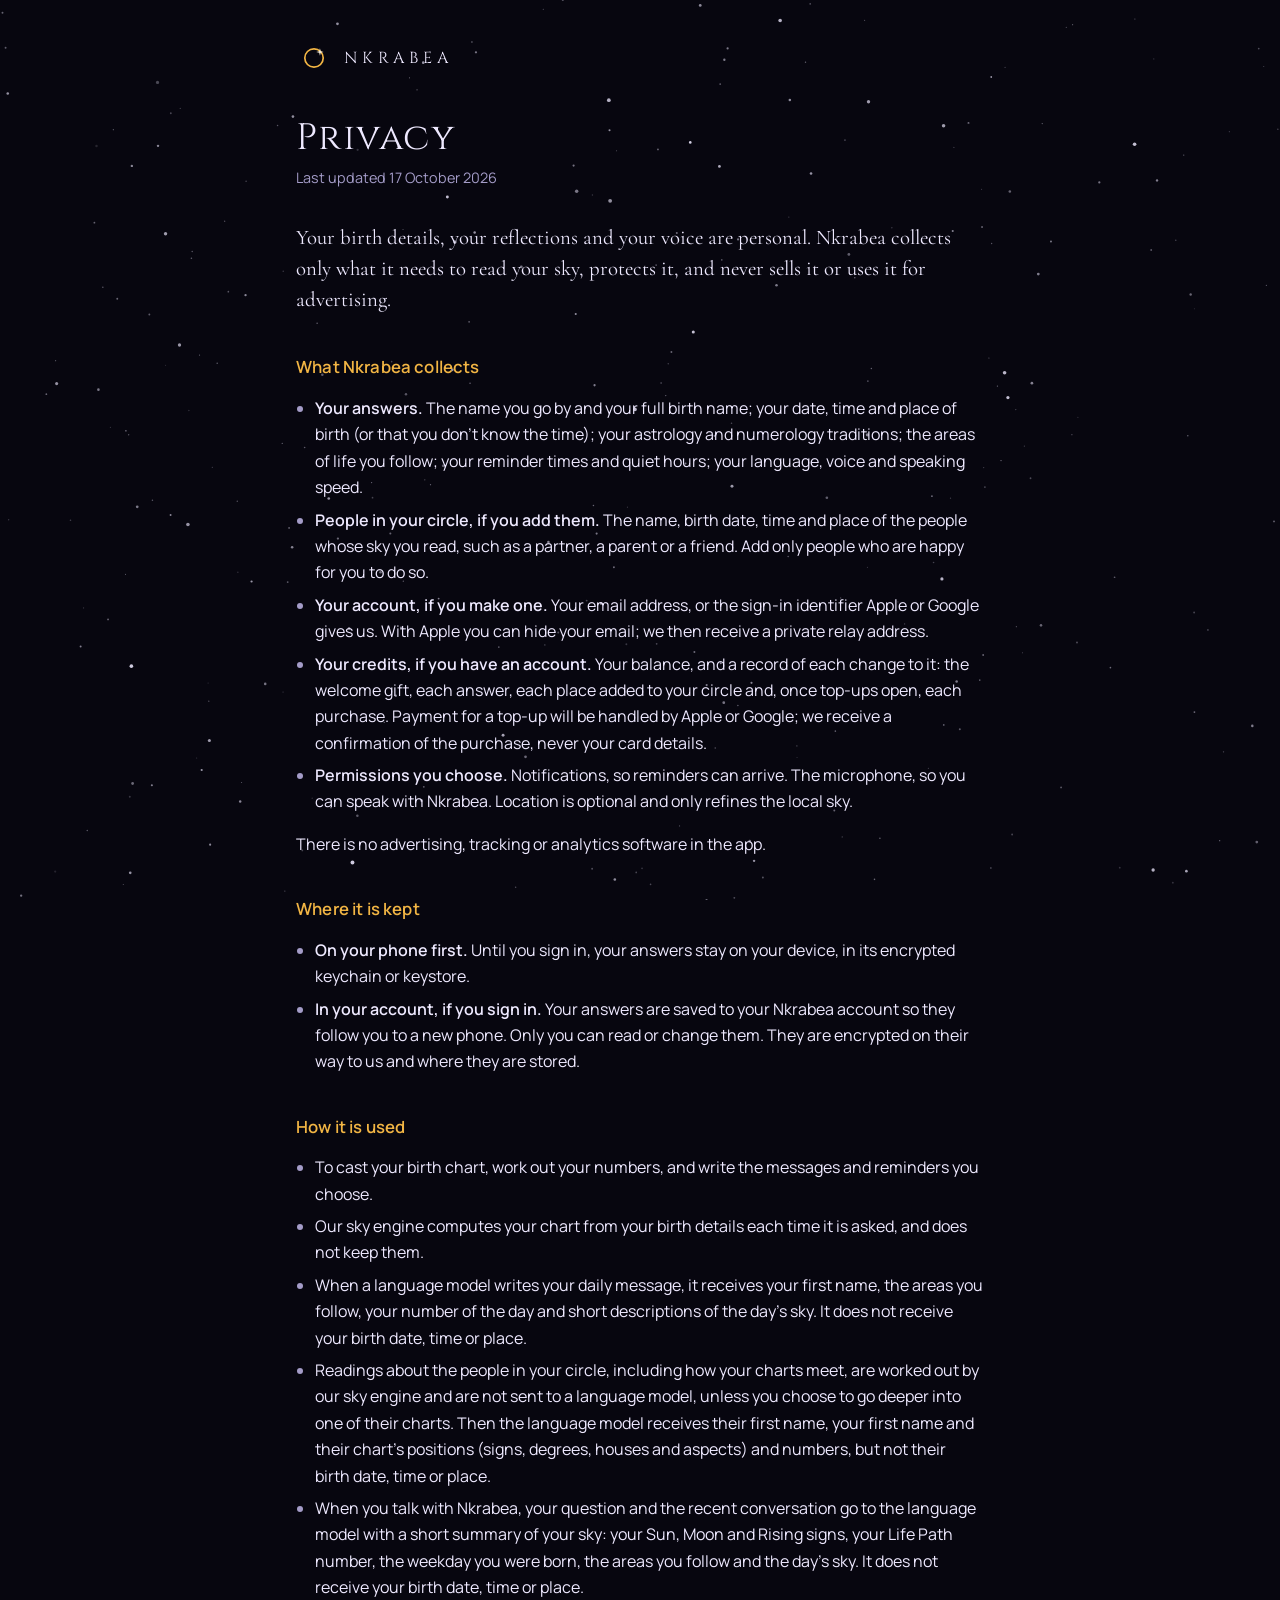
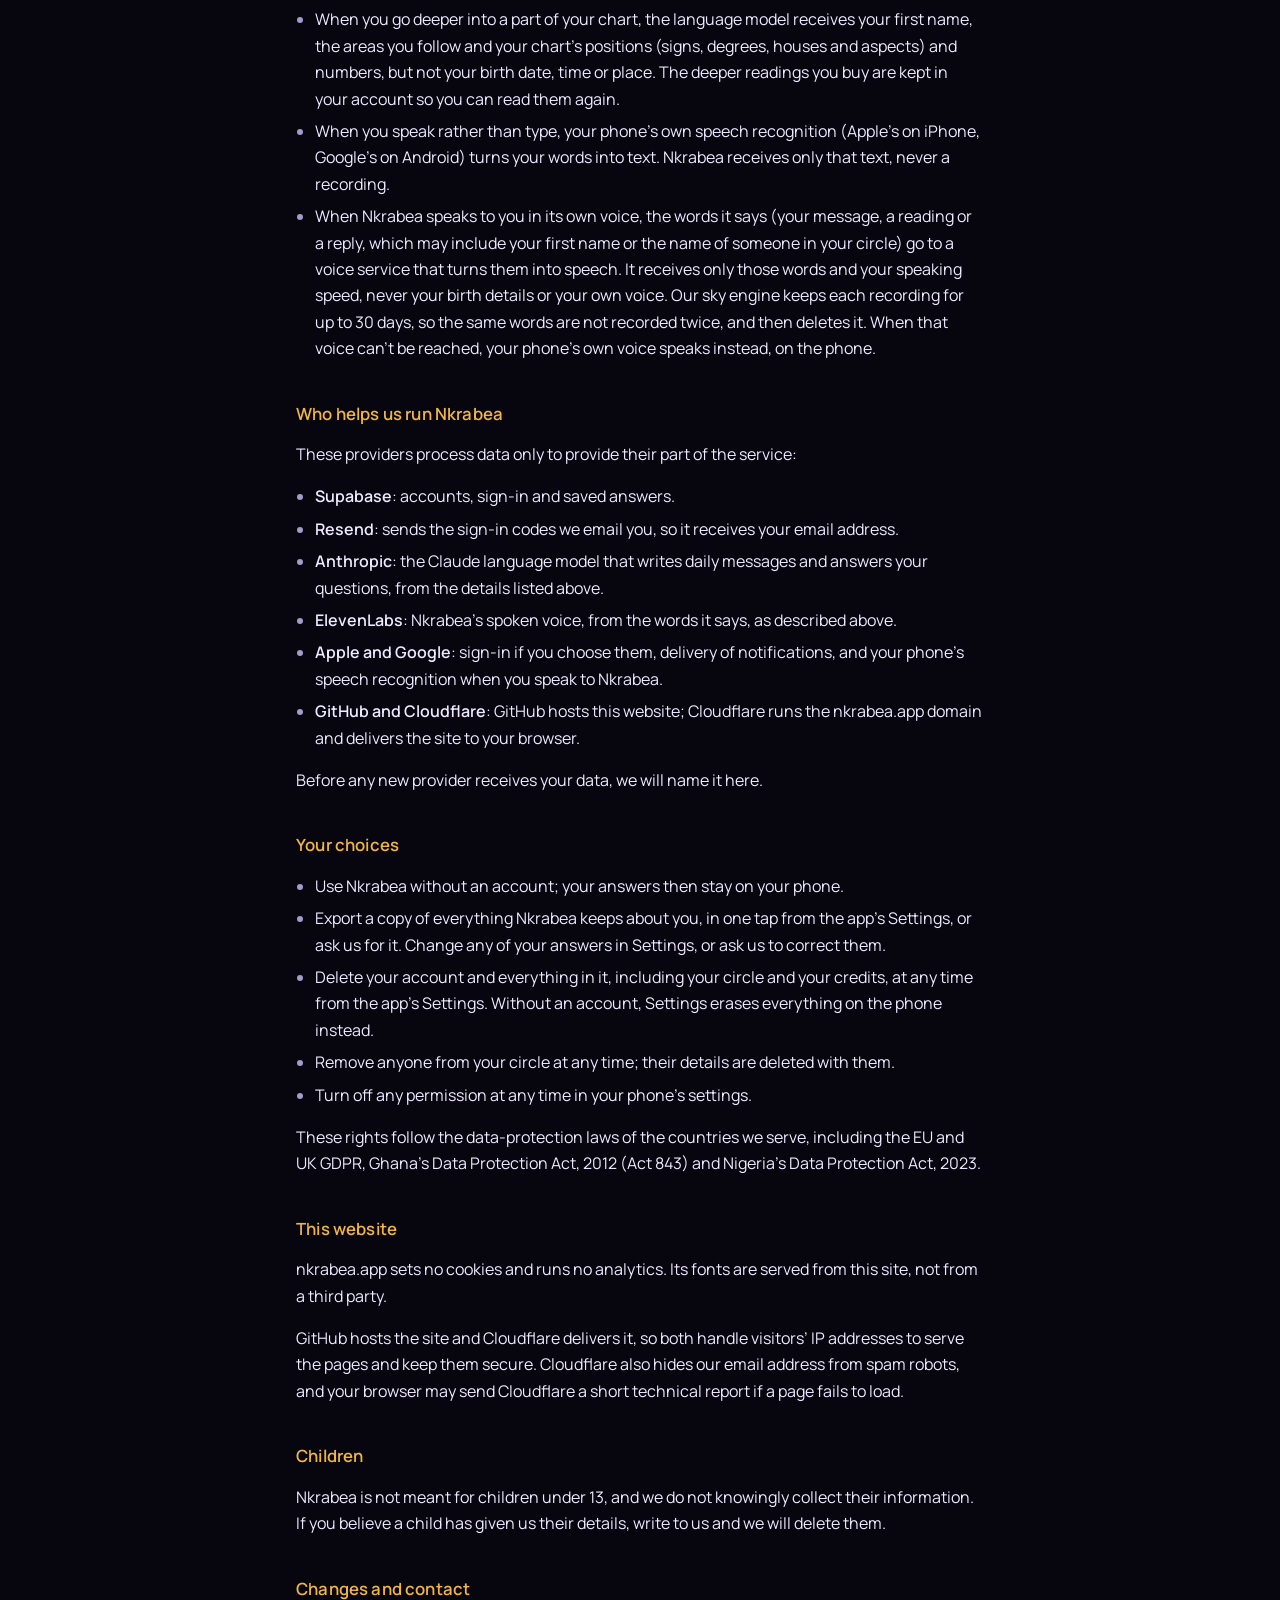
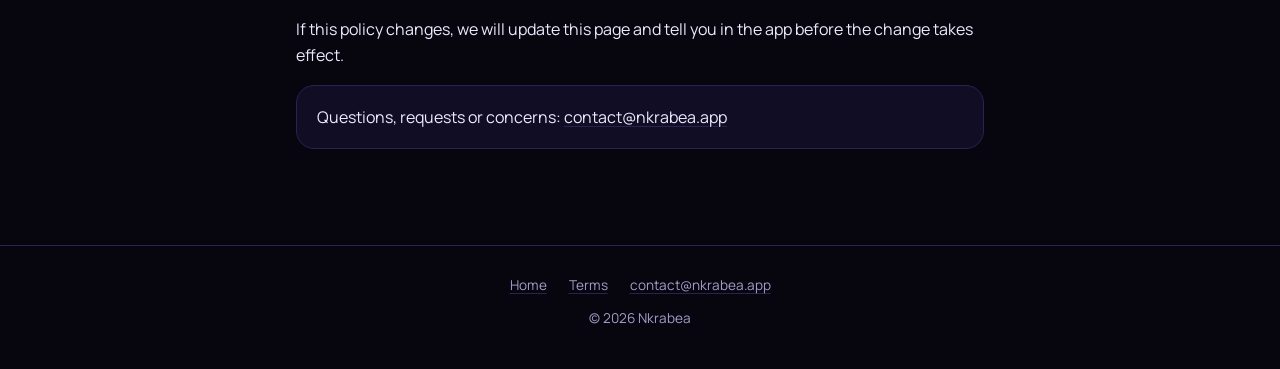
==== commit c8702118: "Site: privacy names ElevenLabs for Nkrabea's spoken voice - The words Nkrabea speaks (which may incl" ====
--- a/privacy/index.html
+++ b/privacy/index.html
@@ -22,7 +22,7 @@
       </a>
 
       <h1>Privacy</h1>
-      <p class="updated">Last updated 13 October 2026</p>
+      <p class="updated">Last updated 17 October 2026</p>
 
       <p class="lede">Your birth details, your reflections and your voice are personal. Nkrabea collects only what it needs to read your sky, protects it, and never sells it or uses it for advertising.</p>
 
@@ -51,6 +51,7 @@
         <li>When you talk with Nkrabea, your question and the recent conversation go to the language model with a short summary of your sky: your Sun, Moon and Rising signs, your Life Path number, the weekday you were born, the areas you follow and the day’s sky. It does not receive your birth date, time or place.</li>
         <li>When you go deeper into a part of your chart, the language model receives your first name, the areas you follow and your chart’s positions (signs, degrees, houses and aspects) and numbers, but not your birth date, time or place. The deeper readings you buy are kept in your account so you can read them again.</li>
         <li>When you speak rather than type, your phone’s own speech recognition (Apple’s on iPhone, Google’s on Android) turns your words into text. Nkrabea receives only that text, never a recording.</li>
+        <li>When Nkrabea speaks to you in its own voice, the words it says (your message, a reading or a reply, which may include your first name or the name of someone in your circle) go to a voice service that turns them into speech. It receives only those words and your speaking speed, never your birth details or your own voice. Our sky engine keeps each recording for up to 30 days, so the same words are not recorded twice, and then deletes it. When that voice can’t be reached, your phone’s own voice speaks instead, on the phone.</li>
       </ul>
 
       <h2>Who helps us run Nkrabea</h2>
@@ -59,10 +60,11 @@
         <li><strong>Supabase</strong>: accounts, sign-in and saved answers.</li>
         <li><strong>Resend</strong>: sends the sign-in codes we email you, so it receives your email address.</li>
         <li><strong>Anthropic</strong>: the Claude language model that writes daily messages and answers your questions, from the details listed above.</li>
+        <li><strong>ElevenLabs</strong>: Nkrabea’s spoken voice, from the words it says, as described above.</li>
         <li><strong>Apple and Google</strong>: sign-in if you choose them, delivery of notifications, and your phone’s speech recognition when you speak to Nkrabea.</li>
         <li><strong>GitHub and Cloudflare</strong>: GitHub hosts this website; Cloudflare runs the nkrabea.app domain and delivers the site to your browser.</li>
       </ul>
-      <p>Before any new provider receives your data, for example a voice service for Nkrabea’s spoken replies, we will name it here.</p>
+      <p>Before any new provider receives your data, we will name it here.</p>
 
       <h2>Your choices</h2>
       <ul>
